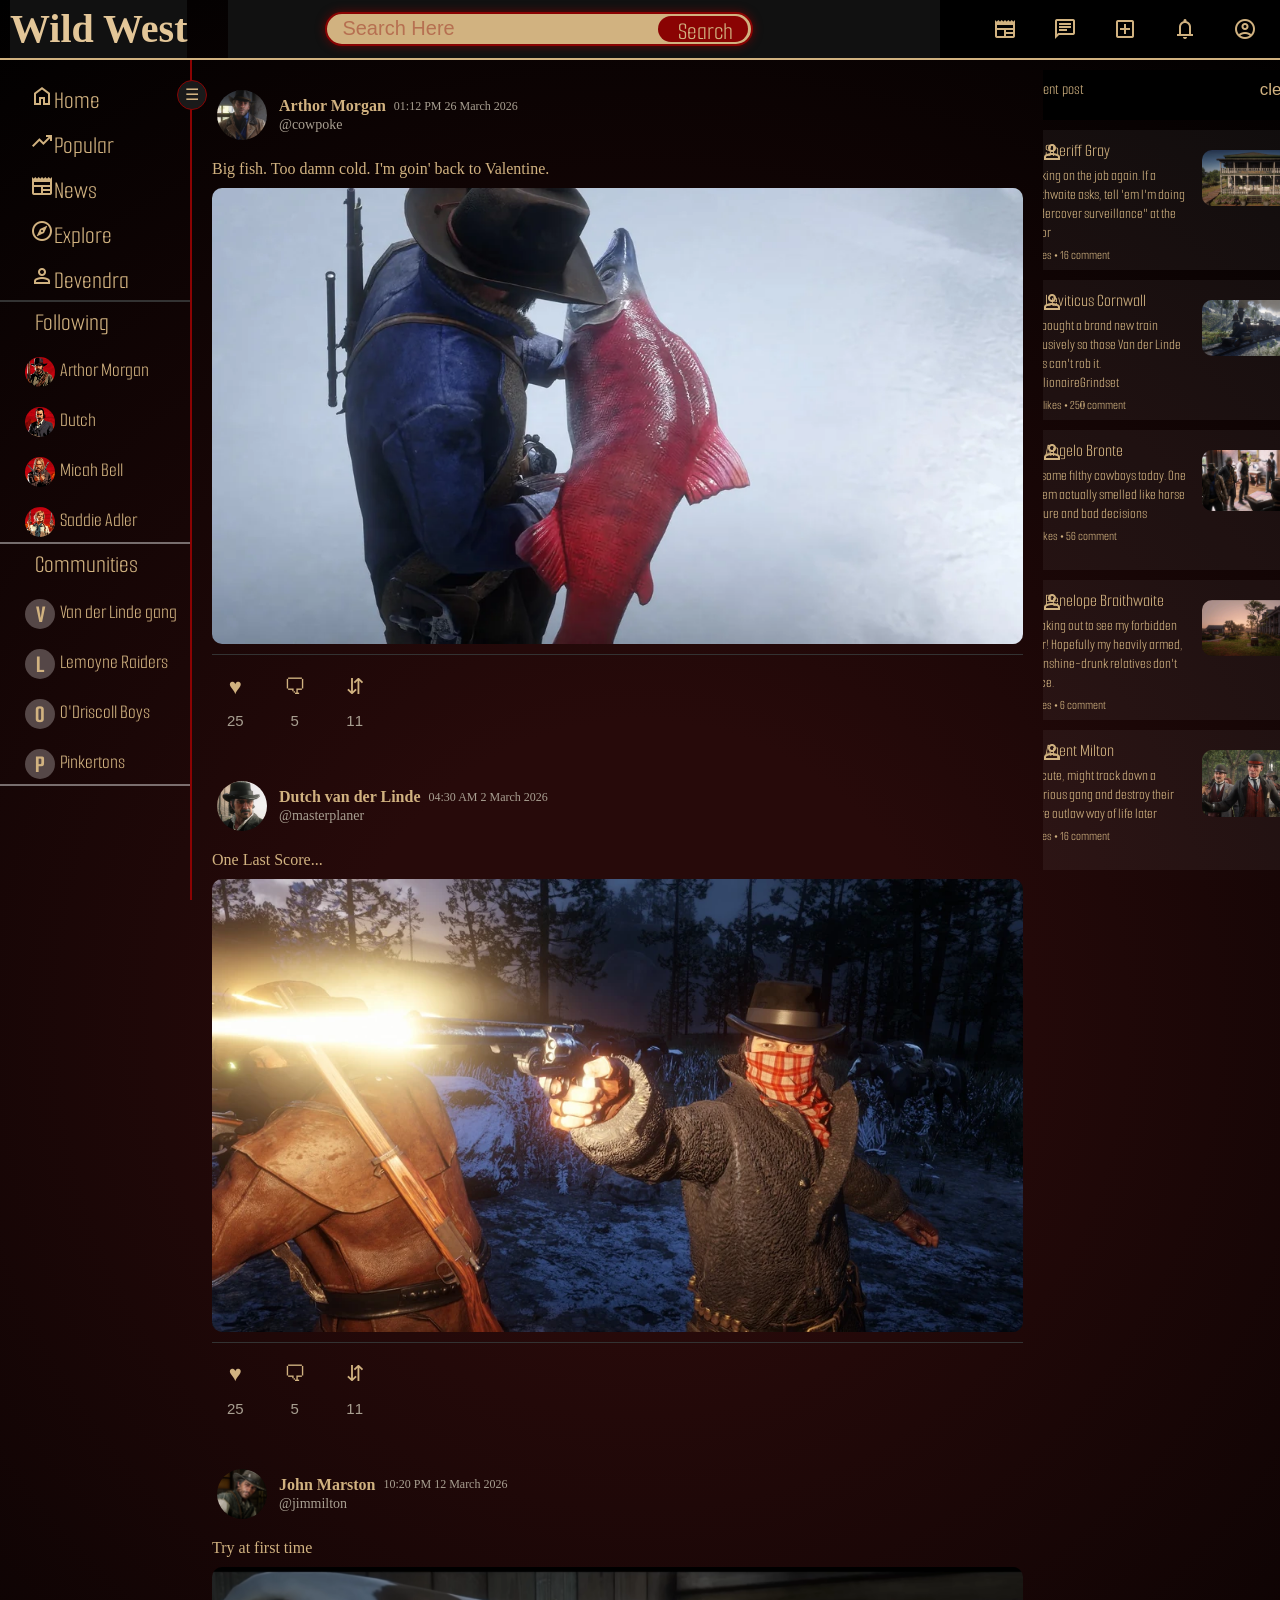
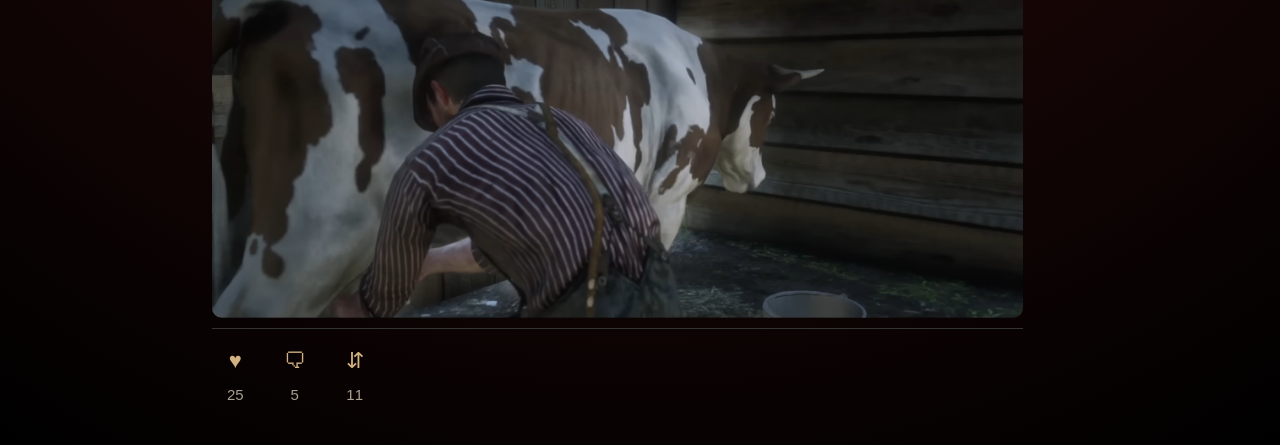
==== index.html @ cb21076c "First commit" ====
<!DOCTYPE html>
<html lang="en">
<head>
    <meta charset="UTF-8">
    <meta name="viewport" content="width=device-width, initial-scale=1.0">
    <title>Document</title>
    <link rel="stylesheet" href="Styles/Theme.css">
    <link rel="stylesheet" href="post.css">
    <link rel="stylesheet" href="https://fonts.googleapis.com/css2?family=Material+Symbols+Outlined:opsz,wght,FILL,GRAD@24,400,0,0" />
</head>
<body>
    <div class="header">
        <div class="logo">
           <h1>Wild West</h1>
        </div>
        <div class="search">
            <input type="text" id="searchbar" placeholder="Search Here">
            <button id="searchbutton">Search</button>
        </div>
        <div class="icons">
            <button class="icon-btn">
                <span class="material-symbols-outlined">newspaper</span>
            </button>

            <button class="icon-btn" id="chatbutton">
                <span class="material-symbols-outlined">chat</span>
            </button>

            <button class="create-btn">
                <span class="material-symbols-outlined">add_box</span>
            </button>

            <button class="icon-btn">
                <span class="material-symbols-outlined">notifications</span>
            </button>

            <button class="profile-icon">
                <span class="material-symbols-outlined">account_circle</span>
                <div class="online-dot"></div>
            </button>
        </div>
    </div>
    <div class="other">
    <div id="leftbar">
        <div class="buttons">
            <button><span class="material-symbols-outlined">home</span><p>Home</p> </button>
            <button><span class="material-symbols-outlined">trending_up</span><p>Popular</p> </button>
            <button><span class="material-symbols-outlined">newspaper</span><p>News</p> </button>
            <button><span class="material-symbols-outlined">explore</span><p>Explore</p> </button>
            <button><span class="material-symbols-outlined">person</span><p>Devendra</p> </button>
        </div>
        <div class="followpf">
            <button id="followingbutton"><p>Following</p></button>
            <div  class="kuchbhi" id="followinglist">
                <div class="profile">
                    <div class="justimage"><img src="Images/AM.jpg" alt=""></div>  
                    <p>Arthor Morgan</p>
                </div>
                <div class="profile">
                    <div class="justimage"><img src="Images/DVNL.jpg" alt=""></div>  
                    <p>Dutch</p>
                </div>
                <div class="profile">
                    <div class="justimage"><img src="Images/MB.jpg" alt=""></div>  
                    <p>Micah Bell</p>
                </div>
                <div class="profile">
                    <div class="justimage"><img src="Images/SA.jpg" alt=""></div>  
                    <p>Saddie Adler</p>
                </div>
            </div>
        </div>
        <div class="followpf">
            <button id="communitiesbutton"><p>Communities</p></button>
                <div id="communitieslist">
                    <div class="profile">
                        <div class="justimage"><h1>V</h1></div>  
                        <p>Van der Linde gang</p>
                    </div>
                    <div class="profile">
                        <div class="justimage"><h1>L</h1></div>  
                        <p>Lemoyne Raiders</p>
                    </div>
                    <div class="profile">
                        <div class="justimage"><h1>O</h1></div>  
                        <p>O'Driscoll Boys</p>
                    </div>
                    <div class="profile">
                        <div class="justimage"><h1>P</h1></div>  
                        <p>Pinkertons</p>
                    </div>                    
                </div>

        </div>  
    </div>
    <button id="resizebutton">&#9776;</button>
    <div class="postfeed" id="postfeed" >     
    <div class="movingwindow">
    <div class="postWindow">
        <div class="userDetail">
            <img src="Images/Arthur.webp" alt=""  id="ppf">
            
            <div class="userText">
                <div class="nameRow">
                    <h3 id="name">Arthor Morgan</h3>
                    <h4 id="time">01:12 PM 26 March 2026</h4>                     
                </div>
                <span id="username">@cowpoke</span>
            </div>
        </div>
           
        <div class="postCaption">
            Big fish. Too damn cold. I'm goin' back to Valentine.
        </div>

        <div class="post">
            <img src="Images/arthor fishing.webp" alt="">
        </div>
        <div class="likes">
            <div class="pair">
                <button id="likeBtn">&#9829;</button>
                <span id="likeCnt">25</span>                
            </div>
            <div class="pair">
                <button id="shareBtn">&#128488;</button>
                <span id="shareCnt">5</span>
            </div>
            <div class="pair">
                <button id="repostBtn">&#8693</button>
                <span id="repostCnt">11</span>
            </div>
        </div>

    </div>
    <div class="postWindow">
        <div class="userDetail">
            <img src="Images/Dutch.jpg" alt=""  id="ppf">
            
            <div class="userText">
                <div class="nameRow">
                    <h3 id="name">Dutch van der Linde</h3>
                    <h4 id="time">04:30 AM 2 March 2026</h4>                     
                </div>
                <span id="username">@masterplaner</span>
            </div>
        </div>
           
        <div class="postCaption">
            One Last Score...
        </div>

        <div class="post">
            <img src="Images/Dutch_Shooting.webp" alt="">
        </div>
        <div class="likes">
            <div class="pair">
                <button id="likeBtn">&#9829;</button>
                <span id="likeCnt">25</span>                
            </div>
            <div class="pair">
                <button id="shareBtn">&#128488;</button>
                <span id="shareCnt">5</span>
            </div>
            <div class="pair">
                <button id="repostBtn">&#8693</button>
                <span id="repostCnt">11</span>
            </div>
        </div>

    </div>
    <div class="postWindow">
        <div class="userDetail">
            <img src="Images/John1907New.webp" alt=""  id="ppf">
            
            <div class="userText">
                <div class="nameRow">
                    <h3 id="name">John Marston</h3>
                    <h4 id="time">10:20 PM 12 March 2026</h4>                     
                </div>
                <span id="username">@jimmilton</span>
            </div>
        </div>
           
        <div class="postCaption">
            Try at first time 
        </div>

        <div class="post">
            <img src="Images/Screenshot 2026-03-27 013551.png" alt="">
        </div>
        <div class="likes">
            <div class="pair">
                <button id="likeBtn">&#9829;</button>
                <span id="likeCnt">25</span>                
            </div>
            <div class="pair">
                <button id="shareBtn">&#128488;</button>
                <span id="shareCnt">5</span>
            </div>
            <div class="pair">
                <button id="repostBtn">&#8693</button>
                <span id="repostCnt">11</span>
            </div>
        </div>

    </div>
        </div>

    </div>
    <div class="recent">
        <div id="movingpart">
            <div id="onlyheadline">
                <span>recent post</span> 
                <button id = "clearbutton">clear</button>
            </div>
            <div class="recentpost">
                <div class="otherthanimage">
                <div class="recentname"><span class="material-symbols-outlined">person</span> &nbsp;Sheriff Gray</div>
                <div class="recentcaption">Drinking on the job again. If a Braithwaite asks, tell 'em I'm doing "undercover surveillance" at the parlor</div>
                <div class="commentandall"> 14 likes &#8226; 16 comment </div>
                </div>
                <div class="recentimage"><img src="Images/greypalour.webp" alt=""></div>
            </div>
            <div class="recentpost">
                <div class="otherthanimage">
                <div class="recentname"><span class="material-symbols-outlined">person</span>&nbsp;Leviticus Cornwall</div>
                <div class="recentcaption">Just bought a brand new train exclusively so those Van der Linde pests can't rob it. #BillionaireGrindset</div>
                <div class="commentandall"> 1569 likes &#8226; 250 comment </div>
                </div>
                <div class="recentimage"><img src="Images/train.webp" alt=""></div>
            </div>
            <div class="recentpost">
                <div class="otherthanimage">
                <div class="recentname"><span class="material-symbols-outlined">person</span> &nbsp;Angelo Bronte</div>
                <div class="recentcaption">Met some filthy cowboys today. One of them actually smelled like horse manure and bad decisions</div>
                <div class="commentandall"> 963 likes &#8226; 56 comment </div>
                </div>
                <div class="recentimage"><img src="Images/atalngloplace1.jpg" alt=""></div>
            </div>
             <div class="recentpost">
                <div class="otherthanimage">
                <div class="recentname"><span class="material-symbols-outlined">person</span> &nbsp;Penelope Braithwaite</div>
                <div class="recentcaption">Sneaking out to see my forbidden lover! Hopefully my heavily armed, moonshine-drunk relatives don't notice.</div>
                <div class="commentandall"> 19 likes &#8226; 6 comment </div>
                </div>
                <div class="recentimage"><img src="Images/braithwaitemanor.webp" alt=""></div>
            </div>
             <div class="recentpost">
                <div class="otherthanimage">
                <div class="recentname"><span class="material-symbols-outlined">person</span> &nbsp;Agent Milton</div>
                <div class="recentcaption">Felt cute, might track down a notorious gang and destroy their entire outlaw way of life later</div>
                <div class="commentandall"> 14 likes &#8226; 16 comment </div>
                </div>
                <div class="recentimage"><img src="Images/agentmilton1.jpg" alt=""></div>
            </div>
        </div>
    </div>
    </div>
    <script src="script.js"></script>

</body>
</html>
---- Styles/Theme.css ----
@import url('https://fonts.googleapis.com/css2?family=Smooch+Sans:wght@100..900&display=swap');
* {
    margin: 0;
    padding: 0;
    box-sizing: border-box;

}
body {
    background-color: #000000;
    background-image: radial-gradient(circle, #270a0a 25%, #000000 100%);



}
p {
    display: inline;
}
.header {
    width: 100%;
    height: 60px;
    top: 0;
    position: fixed;
    z-index: 10;
    display: flex;
    border-bottom: 2px solid #d1b280;

}
.logo {
    width: 228px;

}
.logo h1 {
    color: #e3c698;
    background-color: #111111;
    width: max-content;
    height: 100%;
    border-radius: 0;
    font-size: 40px;
    margin-left: 10px;
    padding-top: 5px;
    font-family: 'Times New Roman', Times, serif;
}
.search {
    background-color: #111111;
    flex: 1;
    display: flex;
    align-items: center;
    justify-content: center;

}
.icons {
    width: 340px;
    display: flex;
    align-items: center;
    justify-content: flex-end;
    gap: 20px;
    padding-right: 15px;
    background-color: #000000;


}
.icons button {
    background-color: #000000;
    padding: 0;
    width: 40px;
    height: 40px;
    margin: 0;
    text-align: center;
    border-radius: 25px;
    display: flex;
    align-items: center;
    justify-content: center;
}
.icons button:hover {
    background-color: #8a0303;
}

#searchbar {
    position: relative;
    width: 60%;
    height: 60%;
    background-color: #d1b280;
    border: 2px solid #8a0303;
    border-radius: 20px;
    box-shadow: 0 0 10px #8a0303a6;
    color: #8a0303;
    padding-left: 15px;
    font-size: 20px;
    min-width: 100px;
}
#searchbar::placeholder {
    color: #8a030360;
}
.search button {
    position: relative;
    top: 0px;
    left: -95px;
    width: 90px;
    height: 46%;
    border-radius: 50px;
    background-color: #8a0303;
    padding-left: 20px;
}
.search button:hover {
    color: #e3c698;
}















.other {
    display: flex;
    margin-top: 60px;
    width: 100%;

}
#leftbar {
    width: 15%;
    position: fixed;
    left: 0;
    z-index: 5;
    top: 60px;
    height: calc(100vh - 60px);
    overflow-y: auto;
    border-right: 2px solid #8a0303;

}



#leftbar::-webkit-scrollbar {
    display: none;
}
.postfeed {
    display: flex;
    flex-direction: row;
    padding: 10px;
    margin-left: 15%;
    width: 80%;
    min-height: 100vh;
    box-sizing: border-box;

}
.movingwindow {
    width: 100%;
}


.buttons {
    height: max-content;
    display: flex;
    flex-direction: column;
    gap: 5px;
    padding-top: 20px;
    border-bottom: 2px solid #333;
}

button {
    padding-left: 30px;
    text-align: left;
    font-family: Smooch Sans;
    font-size: 25px;
    color: #d1b280;
    background-color: transparent;
    cursor: pointer;
    border-radius: 10px;
    height: 40px;
    border: none;
}
button:hover {
    background-color: #8a0303;
    color: #fff;
}
button:active {
    background-color: #8a0303;
    color: #fff;  

}
.communities {
    height: 25%;
    background-color: #270a0a;
}


.followpf {
    font-family: Smooch Sans;
    color: #a89f91;
    display: flex;
    flex-direction: column;
    gap: 10PX;
    height: max-content;
    font-size: 11px;
    border-bottom: 2px solid rgba(255, 255, 255, 0.418);
}
.profile {
    display: flex;
    margin-left: 20px;
    
}
.followpf button {
    padding-left: 35px;

}
.profile p {
    margin-top: 6px;
    font-size: 20px;
    width: 100%;
    height: 30px;
    color: #d1b280; 
}
.justimage {
    width: 50px;
    padding: 5px;
    display: flex;
}
.justimage img {
    width: 30px;
    height: 30px;
    object-fit: cover;
    object-position: top;
    border-radius: 50%;
    align-items: center;
    justify-content: center;
}
.kuchbhi {
    display: flex;
    flex-direction: column;
    gap: 10px;
}
h1 {
    text-align: center;
    background-color: rgb(85, 71, 71);
    width: 30px;
    height: 30px;
    border-radius: 40px;
    font-size: 25px;
}
#resizebutton {
    position: fixed;
    top: 80px;
    left: calc(15% - 15px);
    
    width: 30px;
    height: 30px;
    border-radius: 50%;
    
    background-color: #1a1a1a; 
    border: 1px solid #8a0303; 
    color: #d1b280;
    
    display: flex;
    align-items: center;
    justify-content: center;
    
    padding: 0; 
    font-size: 16px;
    z-index: 200;
}
#resizebutton:hover {
    background-color: #333; 
}
#communitieslist {
    display: flex;
    flex-direction: column;
    gap: 10px;
}
.recent {
    width: 22%;

    padding: 10px;
    position: sticky;
    top: 60px;
    height: calc(100vh - 60px);
    overflow-y: auto;
    font-family: Smooch Sans;

}
.recent::-webkit-scrollbar {
    display: none;
}
#movingpart {
    width: 100%;
    height: max-content;
    display: flex;
    align-items: center;
    flex-direction: column;
    gap: 10px;
}

#onlyheadline span {
    position: absolute;
    left: 15px;
}
.recentpost {
    width: 300px;
    height: 140px;
    min-height: 120px;
    padding-top: 10px;
    display: flex;
    background-color: rgba(255, 255, 255, 0.05);
    border-radius: 12px;
    overflow: hidden;
    color: #a89f91;
}
#movingpart button {
    position: absolute;
    color: #d1b280;
    background-color: transparent;
    font-family: Arial, Helvetica, sans-serif;
    font-size: 17px;
    top: 0px;
    right: 15px;
    padding: 0;
}
#onlyheadline {
    position: relative;
    background-color: rgb(0, 0, 0);
    width: 300px;
    height: 50px;
    padding-top: 10px;
    min-height: 50px;
    color: #d1b280;

}
.recentname {
    font-size: 18px;
    padding-left: 30px;
}
.recentname span {
    left: -10px;
    position: absolute;
}
.recentname .material-symbols-outlined {
    margin-left: 7px;
}
.recentimage {
    width: 40%;
    padding: 10px;
}
.recentimage img {
    width: 100px;
    border-radius: 10px;
}
.recentcaption {
    padding-left: 10px;
    font-size: 15px;
}
.commentandall {
    padding-left: 10px;
    font-size: 13px;
}
.otherthanimage {
    display: flex;
    gap: 5px;
    flex-direction: column;
    width: 60%;
}
---- post.css ----
*{
    margin: 0;
    padding: 0;
    color: #d1b280;
}
.postWindow {
    display: flex;
    flex-direction: column;
    gap: 10px;
    width: 100%;
    max-width: 938px;
    box-sizing: border-box;
    height: fit-content;
    padding: 10px;
    margin-bottom: 10px;
    color: rgb(255, 255, 255);
}
.postWindow.light{
    background-color: #d1b280;
    color: #111111;
    
}

.userDetail {
    display: flex;
    align-items: center;
    gap: 12px;
    padding: 10px 5px;

}
#ppf {
    width: 50px;
    height: 50px;
    border-radius: 50%;
    object-fit: cover;
}
.userText {
    display: flex;
    flex-direction: column;
    justify-content: center;
}
.nameRow {
    display: flex;
    align-items: center;
    gap: 8px; 
}
#name {
    font-weight: bold;
    font-size: 16px;
}
#username {
    font-size: 14px;
    color: #a89f91;
    margin-top: 2px;
}

#time {
    font-size: 12px;
    color: #a89f91;
    font-weight: normal;
}
.postCaption {
    height: fit-content;
}
.post {
    border-radius: 10px;
    background-color:#1a1a1a;
    height: fit-content;
    overflow: hidden;
}
.post img {
    max-width: 100%;
    height: auto;
    display: block; 
}
.likes {
    display: flex;
    height: 10%;
    gap: 40px;
    padding: 12px 15px;
    border-top: 1px solid #333;
}
.likes button {
    background: none;
    border: none;
    font-size: 22px;
    cursor: pointer;
    color: #d1b280;
    padding: 0;
    transition: all 0.2 ease;

}
.pair {
    display: flex;
    flex-direction: column;
    align-items: center;
    gap: 5px;
}
#likeBtn:hover {
    color: #8a0303; 
    transform: scale(1.1); 
}

#repostBtn:hover {
    transform: scale(1.1);
    color: #fff;
}

#shareBtn:hover {
    color: #0a8a03;
    transform: scale(1.1);
}
.likes span {
    font-size: 15px;
    color: #a89f91;
    font-family: Arial, Helvetica, sans-serif;
}





#themeChanger {
    width: 100px;
    height: 60px;
    position: absolute;
    right: 15px ;
}
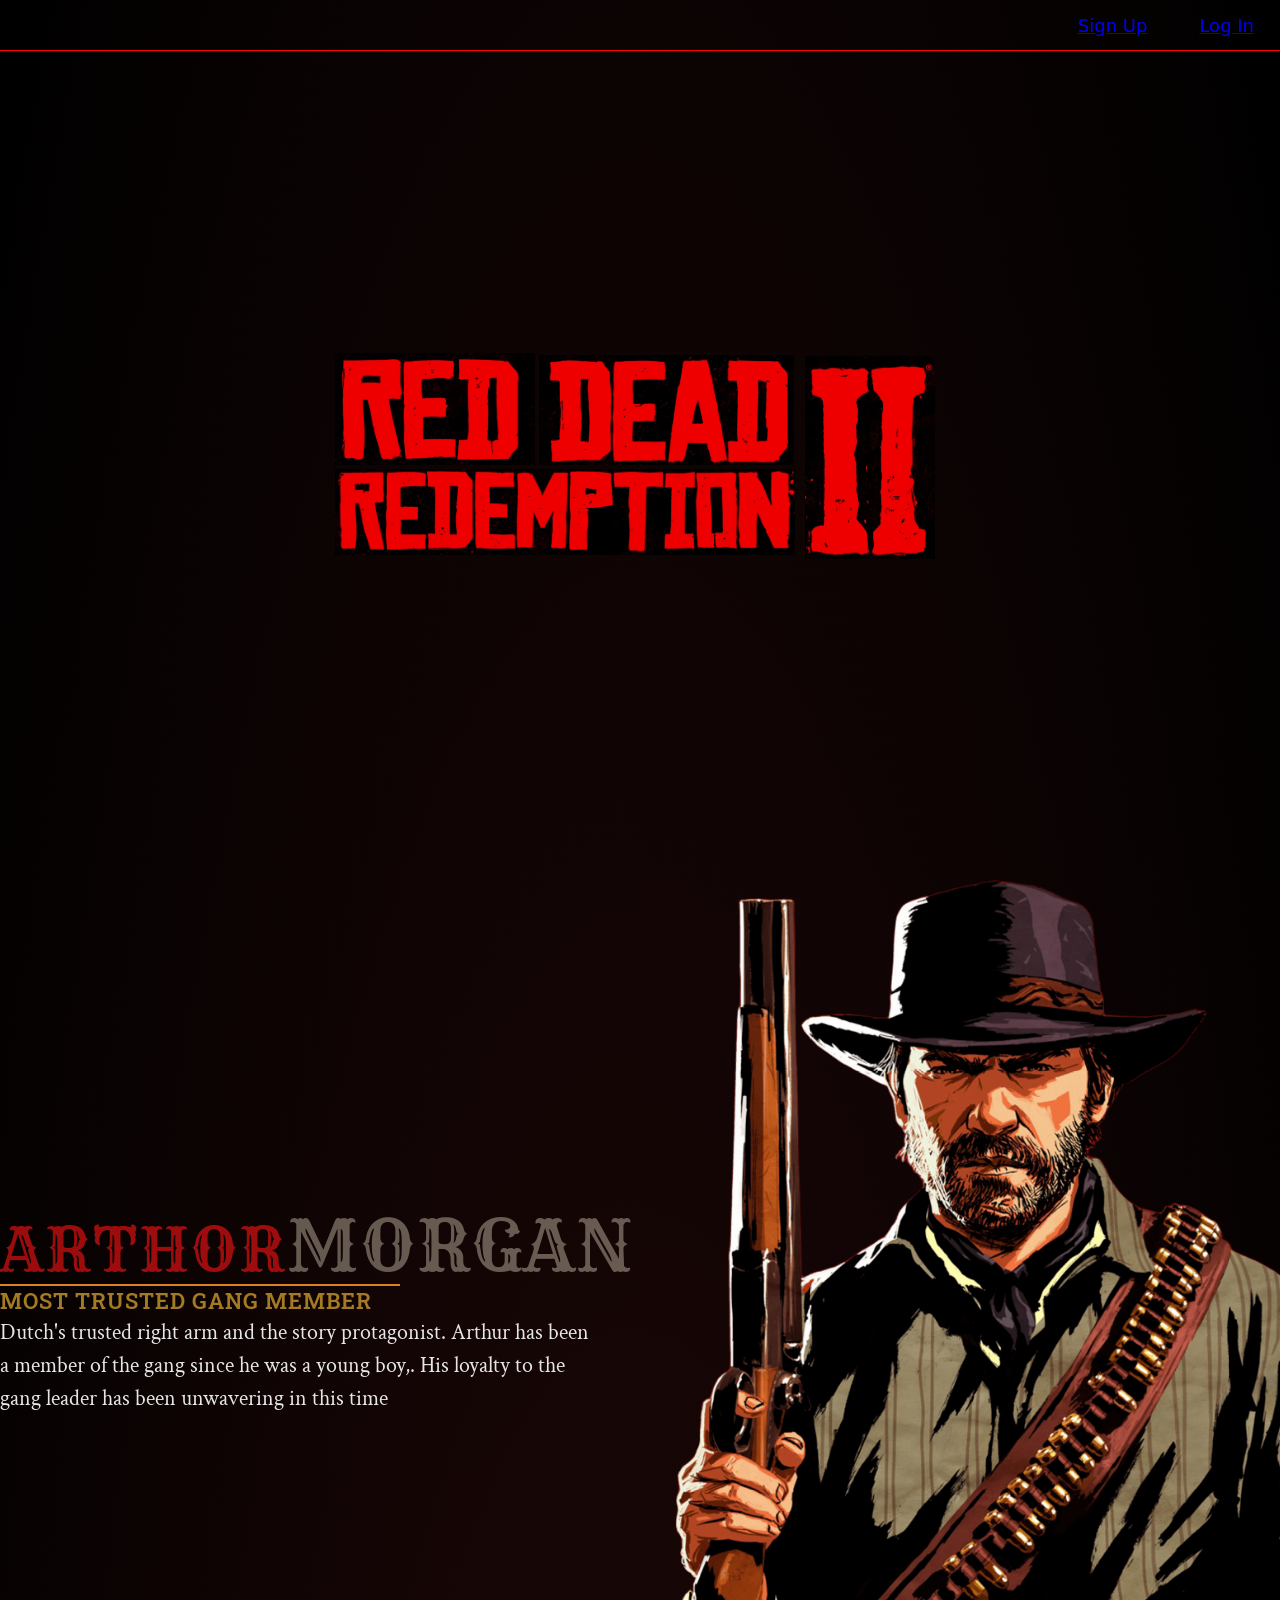
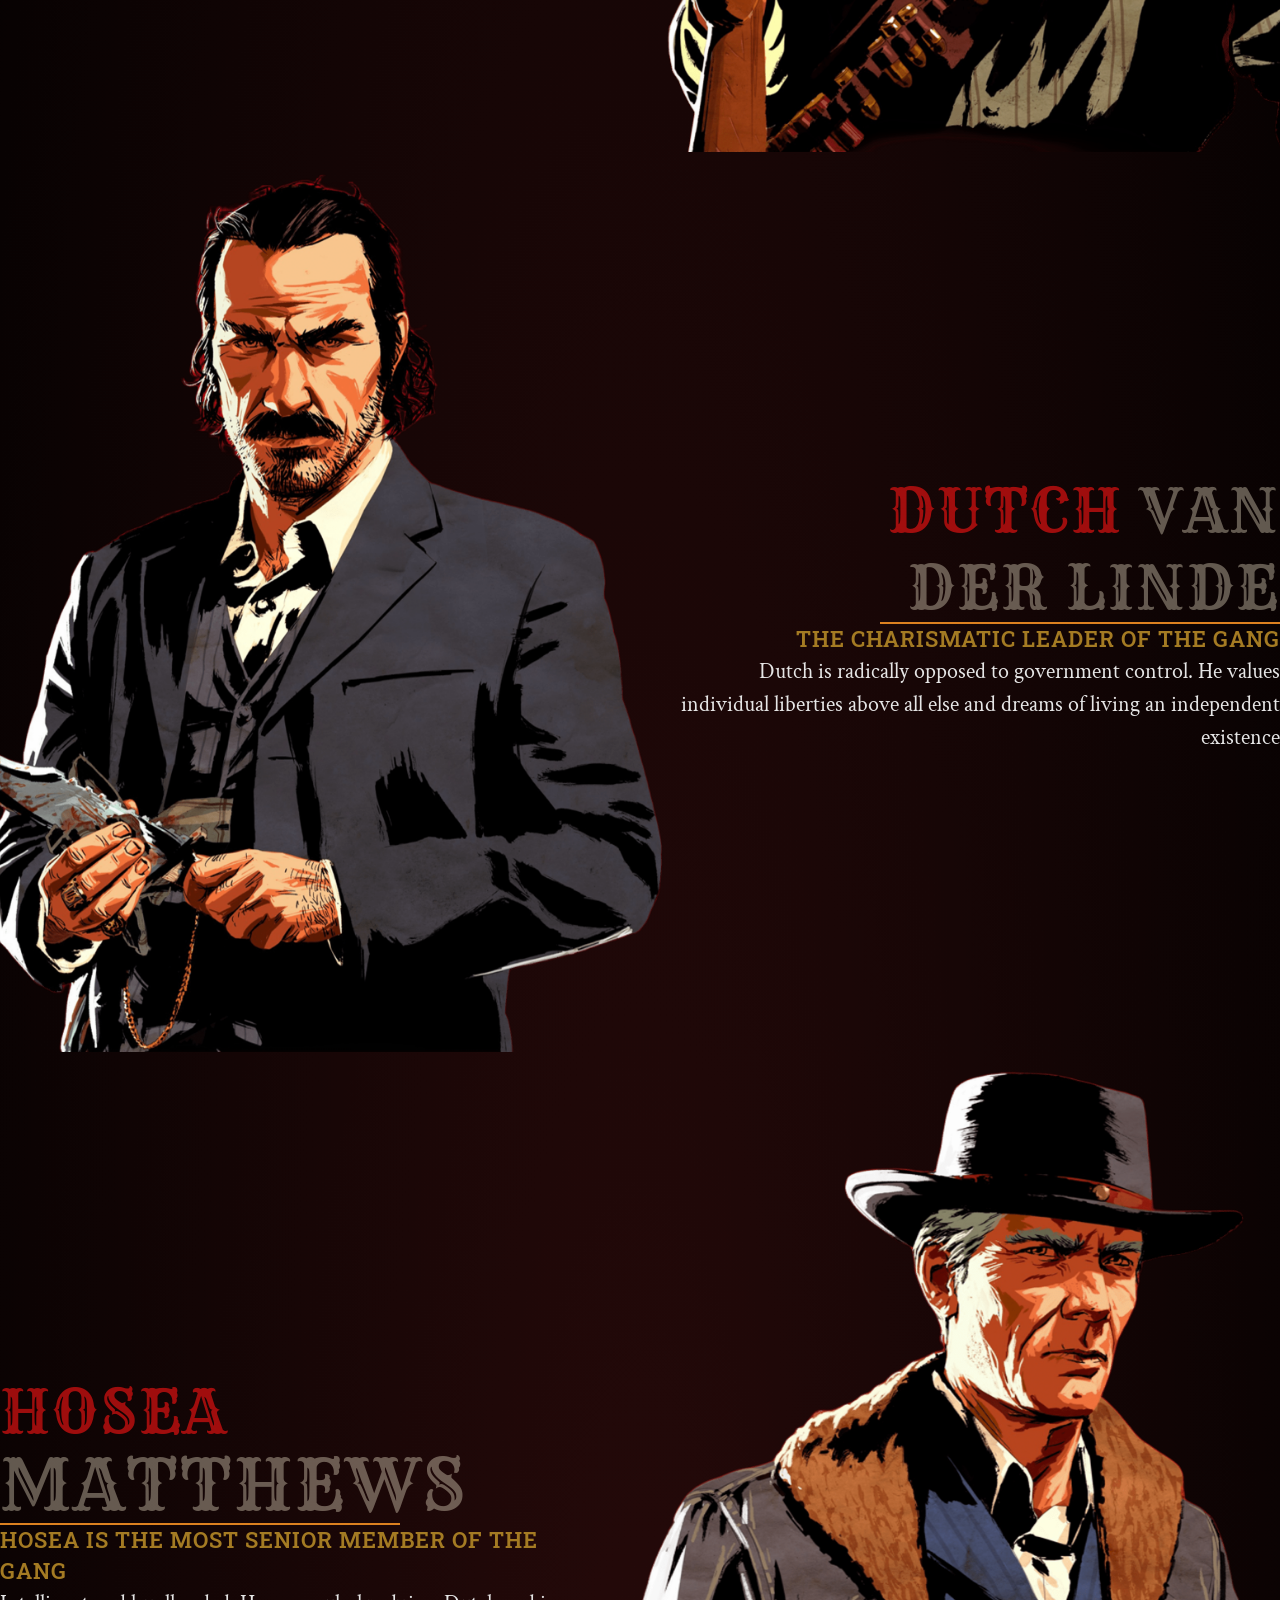
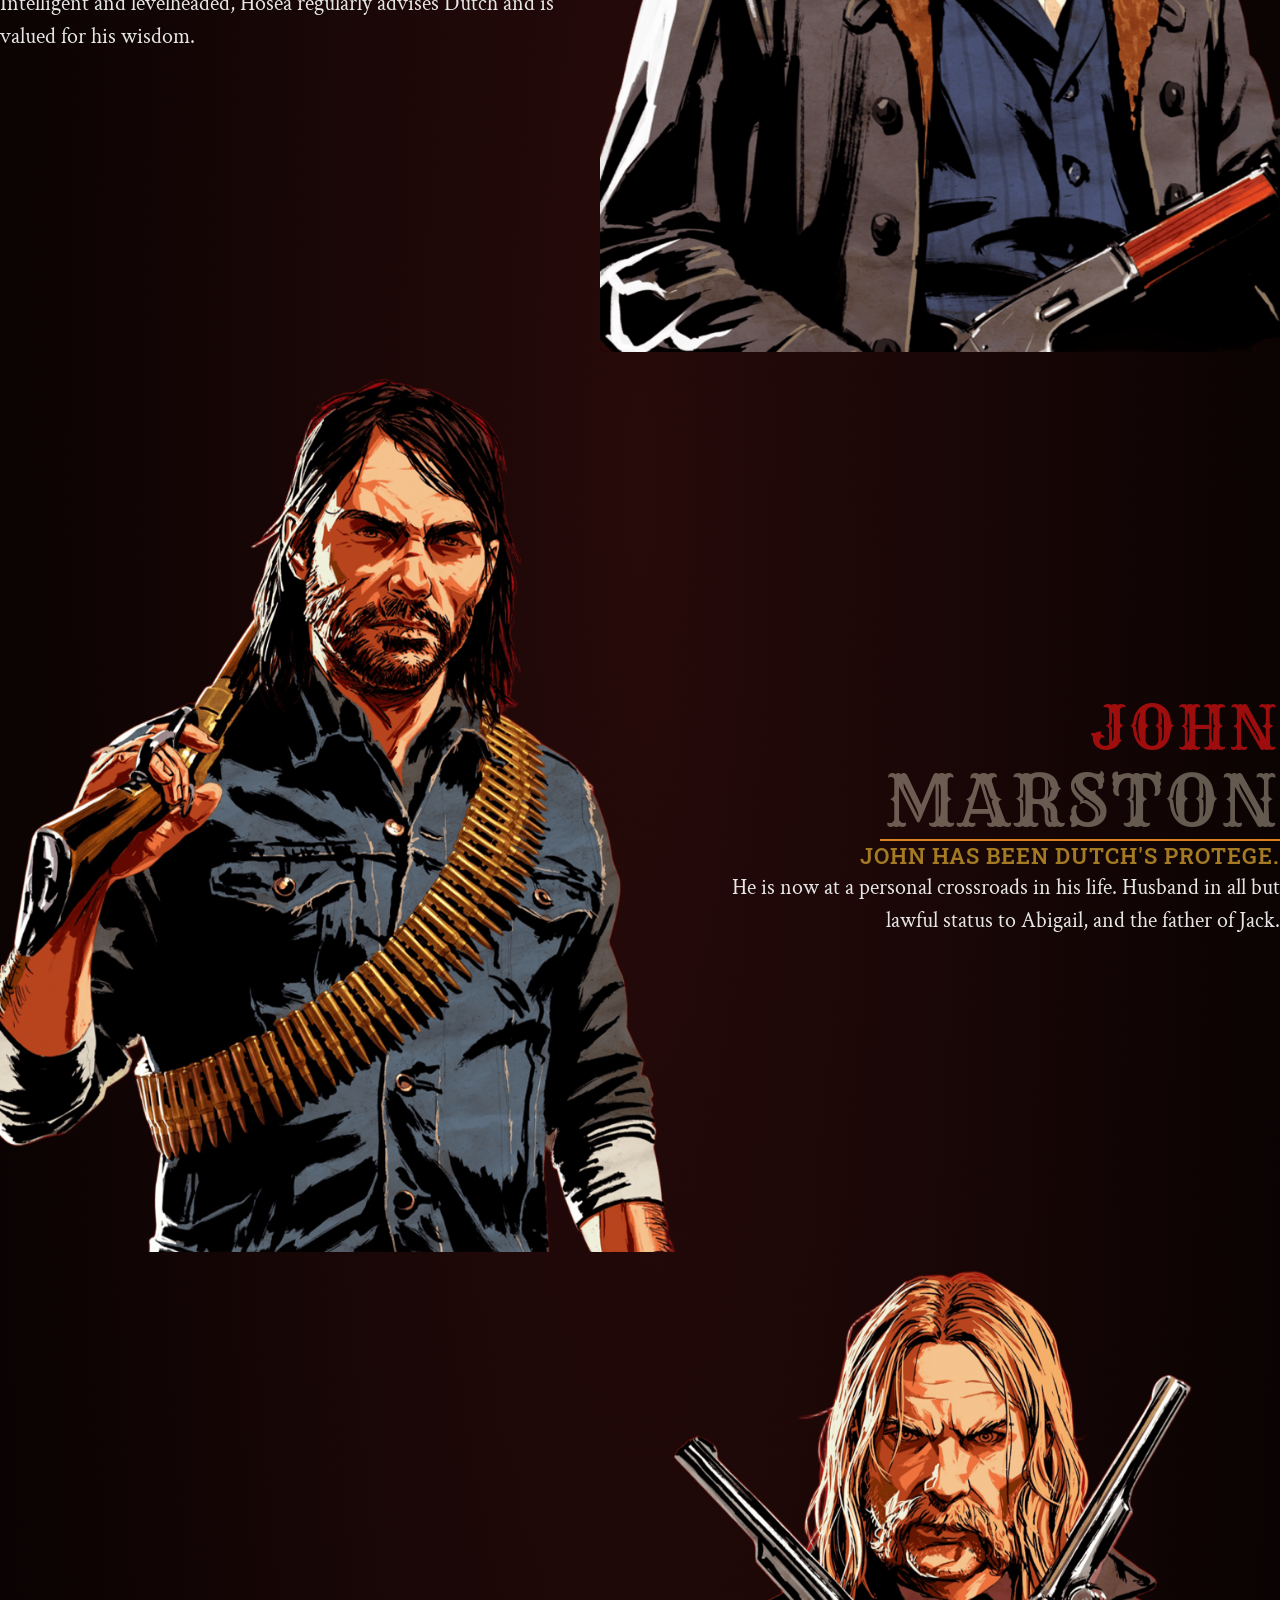
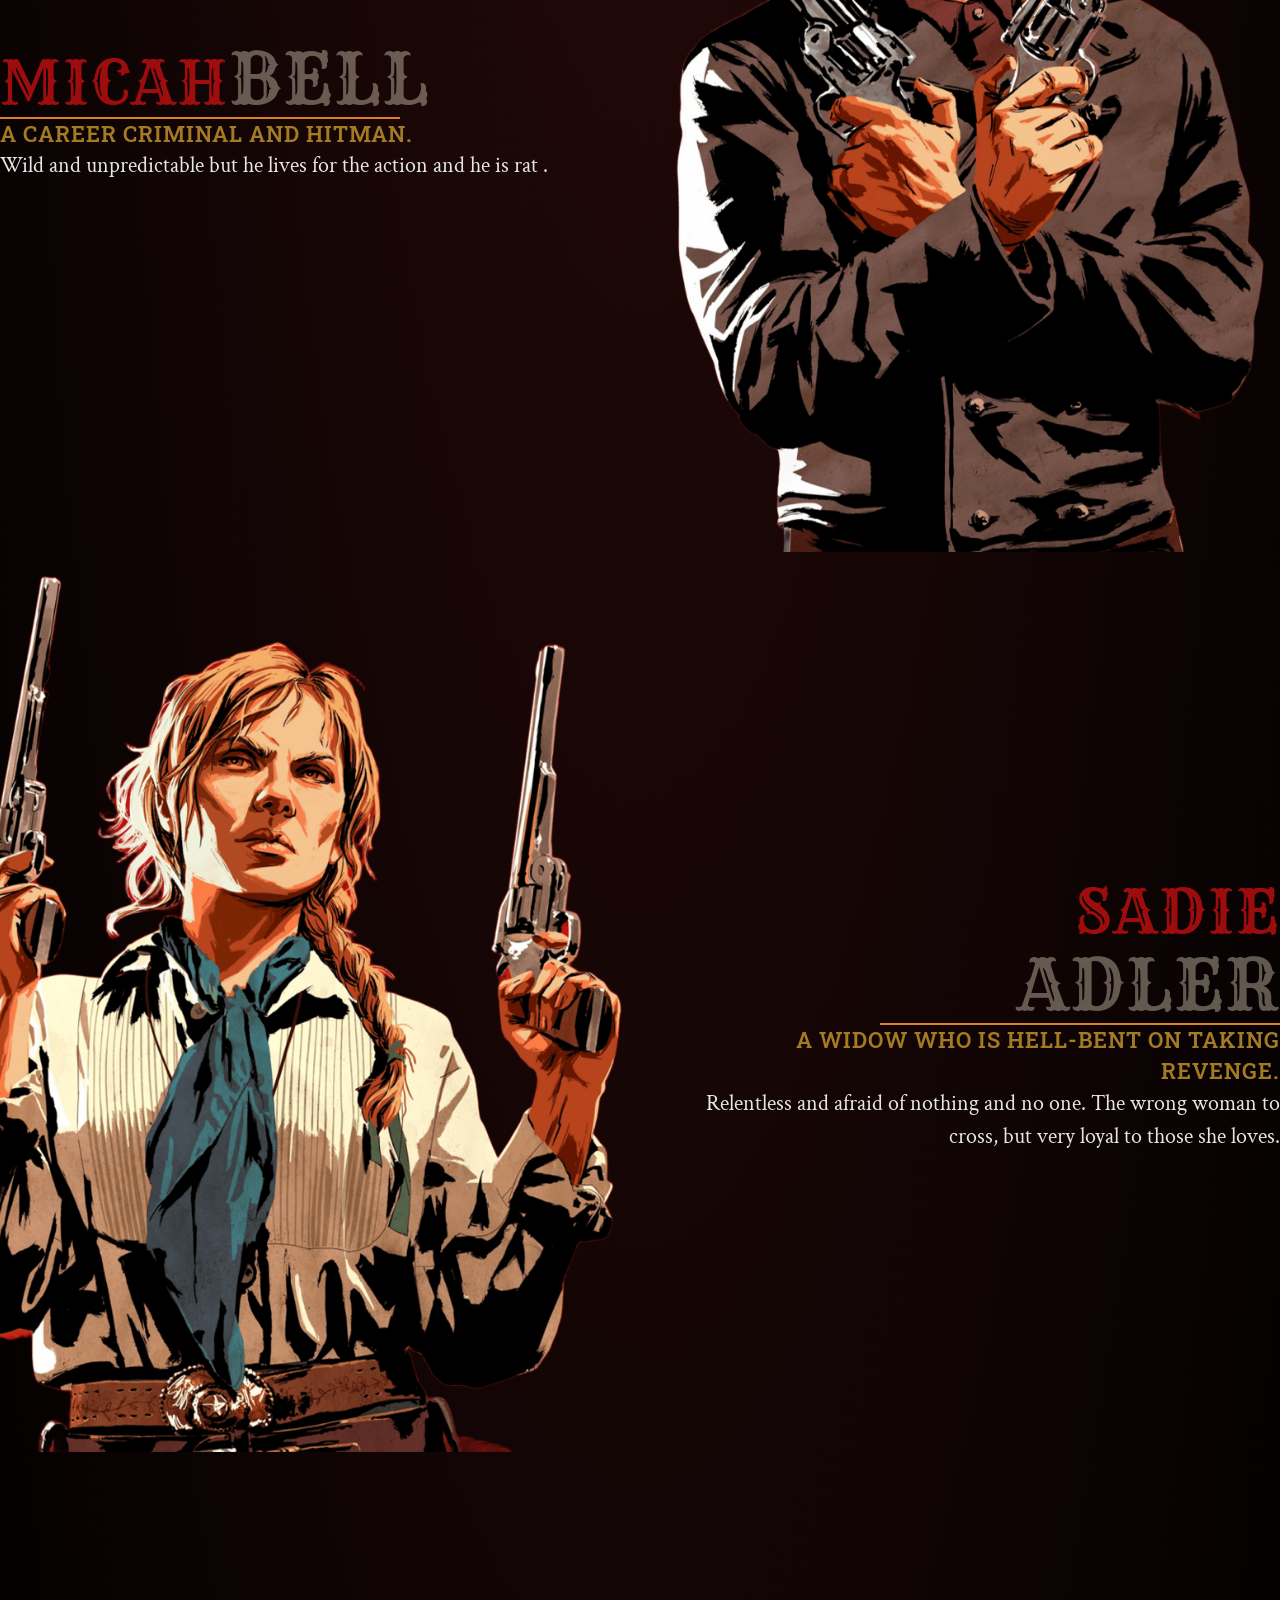
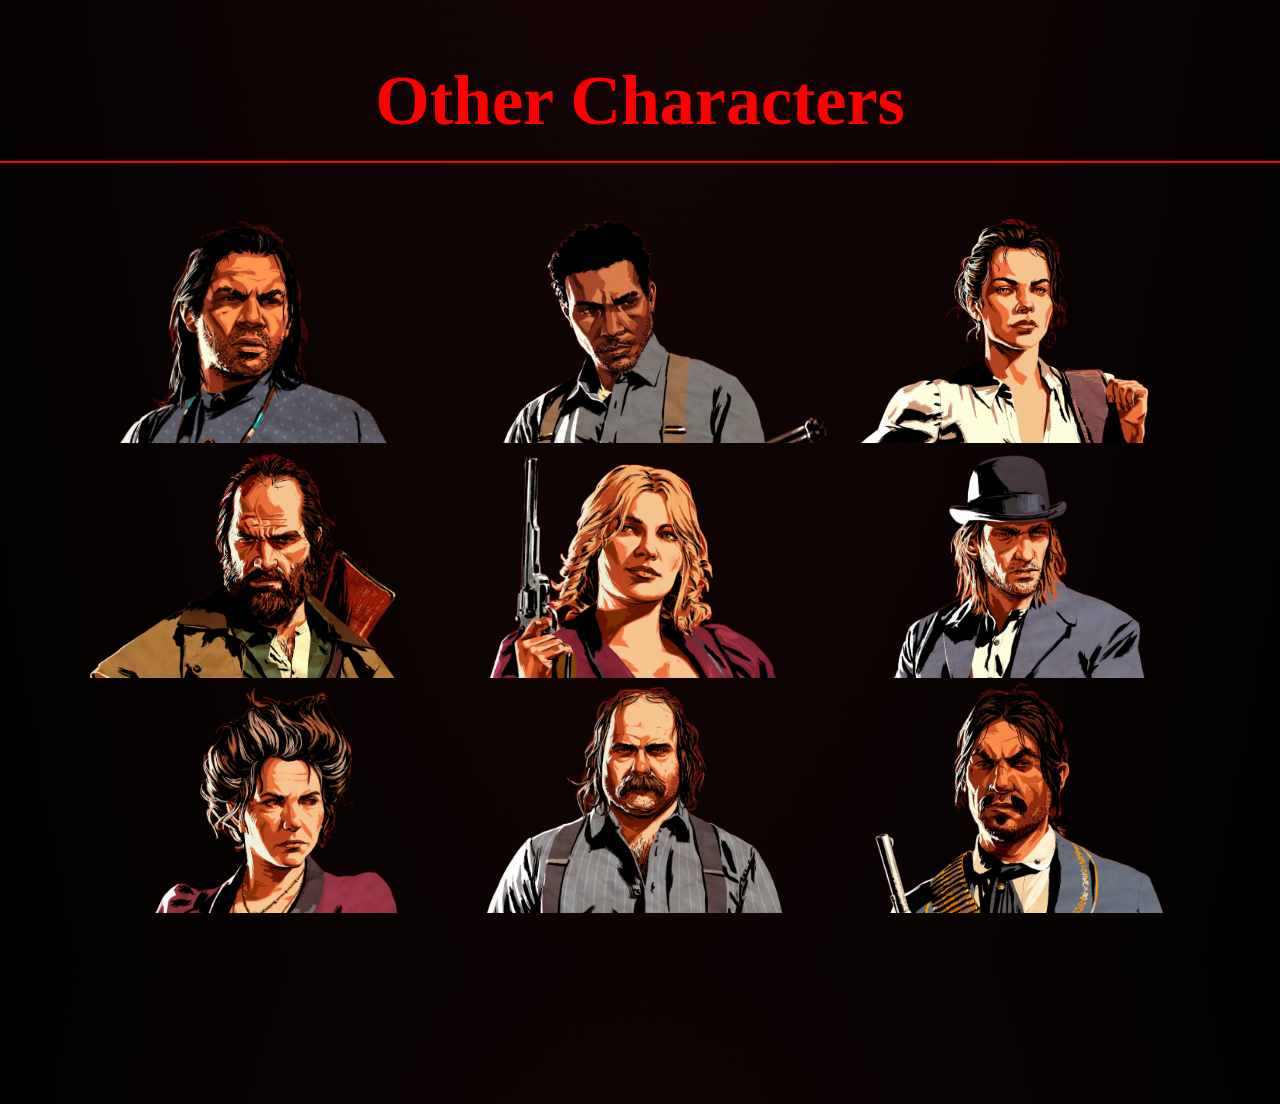
==== commit aba6e904: "updated pages, removed unused files, improved layout" ====
--- a/index.html
+++ b/index.html
@@ -4,259 +4,139 @@
     <meta charset="UTF-8">
     <meta name="viewport" content="width=device-width, initial-scale=1.0">
     <title>Document</title>
-    <link rel="stylesheet" href="Styles/Theme.css">
-    <link rel="stylesheet" href="post.css">
-    <link rel="stylesheet" href="https://fonts.googleapis.com/css2?family=Material+Symbols+Outlined:opsz,wght,FILL,GRAD@24,400,0,0" />
+    <link rel="stylesheet" href="Styles/index.css">
 </head>
 <body>
     <div class="header">
-        <div class="logo">
-           <h1>Wild West</h1>
+        <button id="btn-signup"><a href="signup.html?action=signup" >Sign Up</a></button>
+        <button id="btn-login"><a href="signup.html?action=login">Log In</a></button>
+
+    </div>
+    <div class="intro">
+        <div class="gamename">
+            <div class="red-dead">
+                <img src="Images/red.jpg" alt="" id="red">
+                <img src="Images/dead.jpg" alt="" id="dead">
+
+            </div>
+            <div class="redemption">
+                <img src="Images/redemption.jpg" alt="" id="redemption">
+            </div>
         </div>
-        <div class="search">
-            <input type="text" id="searchbar" placeholder="Search Here">
-            <button id="searchbutton">Search</button>
-        </div>
-        <div class="icons">
-            <button class="icon-btn">
-                <span class="material-symbols-outlined">newspaper</span>
-            </button>
-
-            <button class="icon-btn" id="chatbutton">
-                <span class="material-symbols-outlined">chat</span>
-            </button>
-
-            <button class="create-btn">
-                <span class="material-symbols-outlined">add_box</span>
-            </button>
-
-            <button class="icon-btn">
-                <span class="material-symbols-outlined">notifications</span>
-            </button>
-
-            <button class="profile-icon">
-                <span class="material-symbols-outlined">account_circle</span>
-                <div class="online-dot"></div>
-            </button>
+        <div class="number">
+            <img src="Images/two.jpg" alt="" id="two">
         </div>
     </div>
-    <div class="other">
-    <div id="leftbar">
-        <div class="buttons">
-            <button><span class="material-symbols-outlined">home</span><p>Home</p> </button>
-            <button><span class="material-symbols-outlined">trending_up</span><p>Popular</p> </button>
-            <button><span class="material-symbols-outlined">newspaper</span><p>News</p> </button>
-            <button><span class="material-symbols-outlined">explore</span><p>Explore</p> </button>
-            <button><span class="material-symbols-outlined">person</span><p>Devendra</p> </button>
+    <div class="container" id="right">
+        <div class="info">
+            <div class="name">
+                <span class="highlighted">Arthor</span>morgan
+            </div>
+            <div class="about">
+                Most trusted gang member
+            </div>
+            <div class="bio">
+                Dutch's trusted right arm and the story protagonist. Arthur has been a member of the gang since he was a young boy,. His loyalty to the gang leader has been unwavering in this time
+            </div>
+
         </div>
-        <div class="followpf">
-            <button id="followingbutton"><p>Following</p></button>
-            <div  class="kuchbhi" id="followinglist">
-                <div class="profile">
-                    <div class="justimage"><img src="Images/AM.jpg" alt=""></div>  
-                    <p>Arthor Morgan</p>
-                </div>
-                <div class="profile">
-                    <div class="justimage"><img src="Images/DVNL.jpg" alt=""></div>  
-                    <p>Dutch</p>
-                </div>
-                <div class="profile">
-                    <div class="justimage"><img src="Images/MB.jpg" alt=""></div>  
-                    <p>Micah Bell</p>
-                </div>
-                <div class="profile">
-                    <div class="justimage"><img src="Images/SA.jpg" alt=""></div>  
-                    <p>Saddie Adler</p>
-                </div>
+        <div class="photo">
+            <img src="removed/rdr2_arthur_morgan.png" alt="" id="image">
+
+        </div>
+    </div>
+    <div class="container alt" id="left">
+        <div class="info">
+            <div class="name" id="dutch_name">
+                <span id="dutch"><span class="highlighted">Dutch</span> van der Linde</span>
+            </div>
+            <div class="about">
+                The charismatic leader of the gang
+            </div>
+            <div class="bio">
+                Dutch is radically opposed to government control. He values individual liberties above all else and dreams of living an independent existence
+            </div>
+
+        </div>
+        <div class="photo">
+            <img src="removed/rdr2_dutch.png" alt="" id="image">
+        </div>
+    </div>
+    <div class="container" id="right">
+        <div class="info">
+            <div class="name">
+                <span class="highlighted">hosea</span> matthews
+            </div>
+            <div class="about">
+                Hosea is the most senior member of the gang 
+            </div>
+            <div class="bio">
+                Intelligent and levelheaded, Hosea regularly advises Dutch and is valued for his wisdom. 
             </div>
         </div>
-        <div class="followpf">
-            <button id="communitiesbutton"><p>Communities</p></button>
-                <div id="communitieslist">
-                    <div class="profile">
-                        <div class="justimage"><h1>V</h1></div>  
-                        <p>Van der Linde gang</p>
-                    </div>
-                    <div class="profile">
-                        <div class="justimage"><h1>L</h1></div>  
-                        <p>Lemoyne Raiders</p>
-                    </div>
-                    <div class="profile">
-                        <div class="justimage"><h1>O</h1></div>  
-                        <p>O'Driscoll Boys</p>
-                    </div>
-                    <div class="profile">
-                        <div class="justimage"><h1>P</h1></div>  
-                        <p>Pinkertons</p>
-                    </div>                    
-                </div>
-
-        </div>  
+        <div class="photo">
+            <img src="removed/rdr2_hosea.png" alt="" id="image">
+        </div>
     </div>
-    <button id="resizebutton">&#9776;</button>
-    <div class="postfeed" id="postfeed" >     
-    <div class="movingwindow">
-    <div class="postWindow">
-        <div class="userDetail">
-            <img src="Images/Arthur.webp" alt=""  id="ppf">
-            
-            <div class="userText">
-                <div class="nameRow">
-                    <h3 id="name">Arthor Morgan</h3>
-                    <h4 id="time">01:12 PM 26 March 2026</h4>                     
-                </div>
-                <span id="username">@cowpoke</span>
+    <div class="container alt" id="left">
+        <div class="info">
+            <div class="name">
+                <span class="highlighted">john</span> marston
+            </div>
+            <div class="about">
+                John has been Dutch's protege.
+            </div>
+            <div class="bio">
+                He is now at a personal crossroads in his life. Husband in all but lawful status to Abigail, and the father of Jack.
             </div>
         </div>
-           
-        <div class="postCaption">
-            Big fish. Too damn cold. I'm goin' back to Valentine.
+        <div class="photo">
+            <img src="removed/rdr2_john_marston.png" alt="" id="image">
         </div>
-
-        <div class="post">
-            <img src="Images/arthor fishing.webp" alt="">
-        </div>
-        <div class="likes">
-            <div class="pair">
-                <button id="likeBtn">&#9829;</button>
-                <span id="likeCnt">25</span>                
+    </div>
+    <div class="container" id="right">
+        <div class="info">
+            <div class="name">
+                <span class="highlighted">micah</span>bell
             </div>
-            <div class="pair">
-                <button id="shareBtn">&#128488;</button>
-                <span id="shareCnt">5</span>
+            <div class="about">
+                A career criminal and hitman.
             </div>
-            <div class="pair">
-                <button id="repostBtn">&#8693</button>
-                <span id="repostCnt">11</span>
+            <div class="bio">
+                 Wild and unpredictable but he lives for the action and he is rat .
             </div>
         </div>
-
+        <div class="photo">
+            <img src="removed/rdr2_micah.png" alt="" id="image">
+        </div>
     </div>
-    <div class="postWindow">
-        <div class="userDetail">
-            <img src="Images/Dutch.jpg" alt=""  id="ppf">
-            
-            <div class="userText">
-                <div class="nameRow">
-                    <h3 id="name">Dutch van der Linde</h3>
-                    <h4 id="time">04:30 AM 2 March 2026</h4>                     
-                </div>
-                <span id="username">@masterplaner</span>
+    <div class="container alt" id="left">
+        <div class="info">
+            <div class="name">
+                <span class="highlighted">sadie</span> adler 
+            </div>
+            <div class="about">
+                A widow who is hell-bent on taking revenge.
+            </div>
+            <div class="bio">
+                Relentless and afraid of nothing and no one. The wrong woman to cross, but very loyal to those she loves.
             </div>
         </div>
-           
-        <div class="postCaption">
-            One Last Score...
-        </div>
-
-        <div class="post">
-            <img src="Images/Dutch_Shooting.webp" alt="">
-        </div>
-        <div class="likes">
-            <div class="pair">
-                <button id="likeBtn">&#9829;</button>
-                <span id="likeCnt">25</span>                
-            </div>
-            <div class="pair">
-                <button id="shareBtn">&#128488;</button>
-                <span id="shareCnt">5</span>
-            </div>
-            <div class="pair">
-                <button id="repostBtn">&#8693</button>
-                <span id="repostCnt">11</span>
-            </div>
-        </div>
-
-    </div>
-    <div class="postWindow">
-        <div class="userDetail">
-            <img src="Images/John1907New.webp" alt=""  id="ppf">
-            
-            <div class="userText">
-                <div class="nameRow">
-                    <h3 id="name">John Marston</h3>
-                    <h4 id="time">10:20 PM 12 March 2026</h4>                     
-                </div>
-                <span id="username">@jimmilton</span>
-            </div>
-        </div>
-           
-        <div class="postCaption">
-            Try at first time 
-        </div>
-
-        <div class="post">
-            <img src="Images/Screenshot 2026-03-27 013551.png" alt="">
-        </div>
-        <div class="likes">
-            <div class="pair">
-                <button id="likeBtn">&#9829;</button>
-                <span id="likeCnt">25</span>                
-            </div>
-            <div class="pair">
-                <button id="shareBtn">&#128488;</button>
-                <span id="shareCnt">5</span>
-            </div>
-            <div class="pair">
-                <button id="repostBtn">&#8693</button>
-                <span id="repostCnt">11</span>
-            </div>
-        </div>
-
-    </div>
-        </div>
-
-    </div>
-    <div class="recent">
-        <div id="movingpart">
-            <div id="onlyheadline">
-                <span>recent post</span> 
-                <button id = "clearbutton">clear</button>
-            </div>
-            <div class="recentpost">
-                <div class="otherthanimage">
-                <div class="recentname"><span class="material-symbols-outlined">person</span> &nbsp;Sheriff Gray</div>
-                <div class="recentcaption">Drinking on the job again. If a Braithwaite asks, tell 'em I'm doing "undercover surveillance" at the parlor</div>
-                <div class="commentandall"> 14 likes &#8226; 16 comment </div>
-                </div>
-                <div class="recentimage"><img src="Images/greypalour.webp" alt=""></div>
-            </div>
-            <div class="recentpost">
-                <div class="otherthanimage">
-                <div class="recentname"><span class="material-symbols-outlined">person</span>&nbsp;Leviticus Cornwall</div>
-                <div class="recentcaption">Just bought a brand new train exclusively so those Van der Linde pests can't rob it. #BillionaireGrindset</div>
-                <div class="commentandall"> 1569 likes &#8226; 250 comment </div>
-                </div>
-                <div class="recentimage"><img src="Images/train.webp" alt=""></div>
-            </div>
-            <div class="recentpost">
-                <div class="otherthanimage">
-                <div class="recentname"><span class="material-symbols-outlined">person</span> &nbsp;Angelo Bronte</div>
-                <div class="recentcaption">Met some filthy cowboys today. One of them actually smelled like horse manure and bad decisions</div>
-                <div class="commentandall"> 963 likes &#8226; 56 comment </div>
-                </div>
-                <div class="recentimage"><img src="Images/atalngloplace1.jpg" alt=""></div>
-            </div>
-             <div class="recentpost">
-                <div class="otherthanimage">
-                <div class="recentname"><span class="material-symbols-outlined">person</span> &nbsp;Penelope Braithwaite</div>
-                <div class="recentcaption">Sneaking out to see my forbidden lover! Hopefully my heavily armed, moonshine-drunk relatives don't notice.</div>
-                <div class="commentandall"> 19 likes &#8226; 6 comment </div>
-                </div>
-                <div class="recentimage"><img src="Images/braithwaitemanor.webp" alt=""></div>
-            </div>
-             <div class="recentpost">
-                <div class="otherthanimage">
-                <div class="recentname"><span class="material-symbols-outlined">person</span> &nbsp;Agent Milton</div>
-                <div class="recentcaption">Felt cute, might track down a notorious gang and destroy their entire outlaw way of life later</div>
-                <div class="commentandall"> 14 likes &#8226; 16 comment </div>
-                </div>
-                <div class="recentimage"><img src="Images/agentmilton1.jpg" alt=""></div>
-            </div>
+        <div class="photo">
+            <img src="removed/rdr2_sadie.png" alt="" id="image">
         </div>
     </div>
+    <div class="othercharacters"> Other Characters</div>
+    <div class="grid">
+        <div class="smallbox"><img src="removed/rdr2_charles.png" alt="" class="smallimg"> <div class="smallname">Charles Smith</div></div>
+        <div class="smallbox"><img src="removed/rdr2_lenny.png" alt="" class="smallimg"><div class="smallname">Lenny Summers</div></div>
+        <div class="smallbox"><img src="removed/rdr2_abigail.png" alt="" class="smallimg"><div class="smallname">Abigail Roberts</div></div>
+        <div class="smallbox"><img src="removed/rdr2_bill.png" alt="" class="smallimg"><div class="smallname">Bill Williamson</div></div>
+        <div class="smallbox"><img src="removed/rdr2_karen.png" alt="" class="smallimg" ><div class="smallname">Karen Jones</div></div>
+        <div class="smallbox"><img src="removed/rdr2_sean.png" alt="" class="smallimg"><div class="smallname">Sean Macguire</div></div>
+        <div class="smallbox"><img src="removed/rdr2_susan.png" alt="" class="smallimg"><div class="smallname">Susan Grimshaw</div></div> 
+        <div class="smallbox"><img src="removed/rdr2_pearson.png" alt="" class="smallimg"><div class="smallname">Pearson</div></div>
+        <div class="smallbox"><img src="removed/rdr2_javier.png" alt="" class="smallimg"><div class="smallname">Javier Escuella</div></div>
     </div>
-    <script src="script.js"></script>
-
 </body>
 </html>
--- a/Styles/index.css
+++ b/Styles/index.css
@@ -0,0 +1,318 @@
+
+@import url('https://fonts.googleapis.com/css2?family=Crimson+Text:ital,wght@0,400;0,700&family=Roboto+Slab:wght@600&family=Rye&display=swap');
+
+
+
+body {
+    margin: 0;
+    background-image: radial-gradient(#270a0a , #000000 );
+    display: flex;
+    flex-direction: column;
+    justify-content: center;
+    align-items: center;
+    padding: 0;
+    margin: 0;
+
+}
+
+.header {
+    width: 100%;
+    height: 50px;
+    display: flex;
+    flex-direction: row;
+    align-items: center;
+    justify-content: flex-end;
+    gap: 40px;
+    padding-right: 40px;
+    border-bottom: 1px solid red;
+}
+.header button {
+    font-size: large;
+    font-family: system-ui, -apple-system, BlinkMacSystemFont, 'Segoe UI', Roboto, Oxygen, Ubuntu, Cantarell, 'Open Sans', 'Helvetica Neue', sans-serif;
+    background-color: transparent;
+    border: 0;
+}
+
+
+.header a:visited {
+  color: #c0392b;
+}
+
+
+.header a:hover {
+  color: #ff0000; 
+}
+.intro {
+    width: 100%;
+    height: 90vh;
+    display: flex;
+    justify-content: center;
+    align-items: center;
+    
+}
+.red-dead {
+    width: max-content;
+    height: max-content;
+
+}
+
+.redemption {
+    width: max-content;
+    height: max-content;   
+}
+
+
+.number {
+    width: 150px;
+    height: 200px;
+}
+#red {
+    width: 200px;
+    animation: fromleft;
+    animation-duration: 2s ;
+}
+#dead {
+    width: 255px;
+    animation: fromup;
+    animation-duration: 2s  ;
+}
+#redemption {
+    width: 460px;
+    animation: fromdown;
+    animation-duration: 2s;
+}
+#two {
+    margin-left: 10px;
+    width: 130px;
+    animation: fromright;
+    animation-duration: 5s;
+}
+@keyframes fromright {
+    from {
+        transform: translateX(500px);
+        scale: 2;
+
+    }
+    to {
+        transform: translateX(0);
+        scale: 1;
+    }
+}
+@keyframes fromleft {
+    from {
+        transform: translateX(-500px);
+        scale: 2;
+
+    }
+    to {
+        transform: translateX(0);
+        scale: 1;
+    }
+}
+@keyframes fromup {
+    from {
+        transform: translateY(-500px);
+        scale: 2;
+
+    }
+    to {
+        transform: translateY(0);
+        scale: 1;
+    }
+}
+@keyframes fromdown {
+    from {
+        transform: translateY(500px);
+        scale: 2;
+
+    }
+    to {
+        transform: translateY(0);
+        scale: 1;
+    }
+}
+
+.container {
+    width: 100%;
+    height: 100vh;
+    display: flex;
+    justify-content: space-between;
+    align-items: center;
+    olor: green;
+    
+
+}
+.info {
+    width: 40%;
+    min-width: 600px;
+    height: 600px;
+    display: flex;
+    flex-direction: column;
+    justify-content: center;   
+}
+.name {
+    width: 400px;
+    height: max-content;
+    line-height: 1.1;
+    letter-spacing: 2px;
+    font-size: 70px;
+    font-family: 'Rye', cursive;
+    text-transform: uppercase;
+    color: rgb(0, 0, 0);
+    border-bottom: 2px solid rgb(220, 129, 32);
+}
+.name span {
+    font-size: 60px;
+}
+
+.about {
+    color: rgba(109, 116, 123, 0.856);
+    font-family:'Roboto Slab', serif;
+    font-size: 22px;
+    font-weight: 600;
+    line-height: 1.4;
+    letter-spacing: 1px;
+    text-transform: uppercase;
+    
+}
+.bio {
+
+    color: rgba(179, 160, 38, 0.81);
+    font-family: 'Crimson Text', serif;
+    font-size: 22px;
+    line-height: 1.5;
+}
+.photo {
+    width: max-content;
+    height: 100vh;
+    -color: blue;
+
+}
+.photo #image {
+    height: 99%;
+    animation: zoomin;
+    animation-timeline: view();
+    animation-range:  entry 0% cover 100vh;
+
+}
+
+
+@keyframes zoomin {
+    from{
+        transform: translateX(+100px);
+        filter: blur(5px) saturate(0) contrast(4) brightness(.1);
+    }
+    to {
+        transform: translateX(0);
+        filter: none;
+    }
+}
+.name {
+    color: #f4ebd060;
+}
+
+.about {
+    color: #a47b23;
+}
+
+.bio {
+    color: #e6e6e6;
+}
+
+
+.container.alt {
+    flex-direction: row-reverse;
+    text-align: end;
+}
+.container.alt .info {
+    align-items: end;
+
+}
+
+.container.alt .photo #image {
+    animation: zoomin2;
+    animation-timeline: view();
+    animation-range:  entry 0% cover 100vh;
+}
+@keyframes zoomin2 {
+    from{
+        transform: translateX(-100px);
+        filter: blur(5px) saturate(0) contrast(1) brightness(.1);
+
+    }
+    to {
+        transform: translateX(0);
+        filter: none;
+    }
+}
+.highlighted {
+    color: rgba(242, 19, 19, 0.633);
+}
+.othercharacters {
+    margin-top: 200px;
+    width: 100%;
+    height: 100px;
+    text-align: center;
+    font-size: 70px;
+    font-family: 'Times New Roman' ;
+    font-weight: 600;
+    color: red;
+    border-bottom: 2px solid red;
+}
+.grid {
+    height: max-content;
+    width: 100%;
+    display: flex;
+    gap: 5px;
+    flex-wrap: wrap;
+    justify-content: center;
+    padding-bottom: 50px;
+    padding-top: 50px;
+
+}
+.smallbox {
+    width: 380px;
+    height: 230px;
+    position: relative;
+    z-index: 9;
+    clip-path: inset(0 0 0 0);
+    transition: z-index 1.15s step-end, clip-path 1.15s ease;
+   
+}
+.smallbox:hover{
+    clip-path: inset(-200px 0 0 0);
+    z-index: 10;
+    transition: z-index 0s, clip-path 0s;
+}
+.smallimg {
+    width: 100%; 
+    transition: transform 1.15s ease;
+    display: block;
+}
+
+
+.smallbox:hover .smallimg{
+    transform: translateY(-50px) ;
+}
+.smallname {
+    z-index: 8;
+    font-size: 35px;
+    position: absolute;
+    color: #b80000b6;
+    top: 250px;
+    left: 90px;
+    transition: transform 1.15s ease;
+
+    font-weight: 900; 
+    letter-spacing: 1px;
+
+    -webkit-text-stroke: 1.5px #000000;
+
+    text-shadow: 
+        3px 3px 5px rgba(0, 0, 0, 0.9),
+        0px 0px 15px rgba(0, 0, 0, 0.7);
+
+}
+.smallbox:hover .smallname {
+     transform: translateY(-70px) scale(1); 
+}
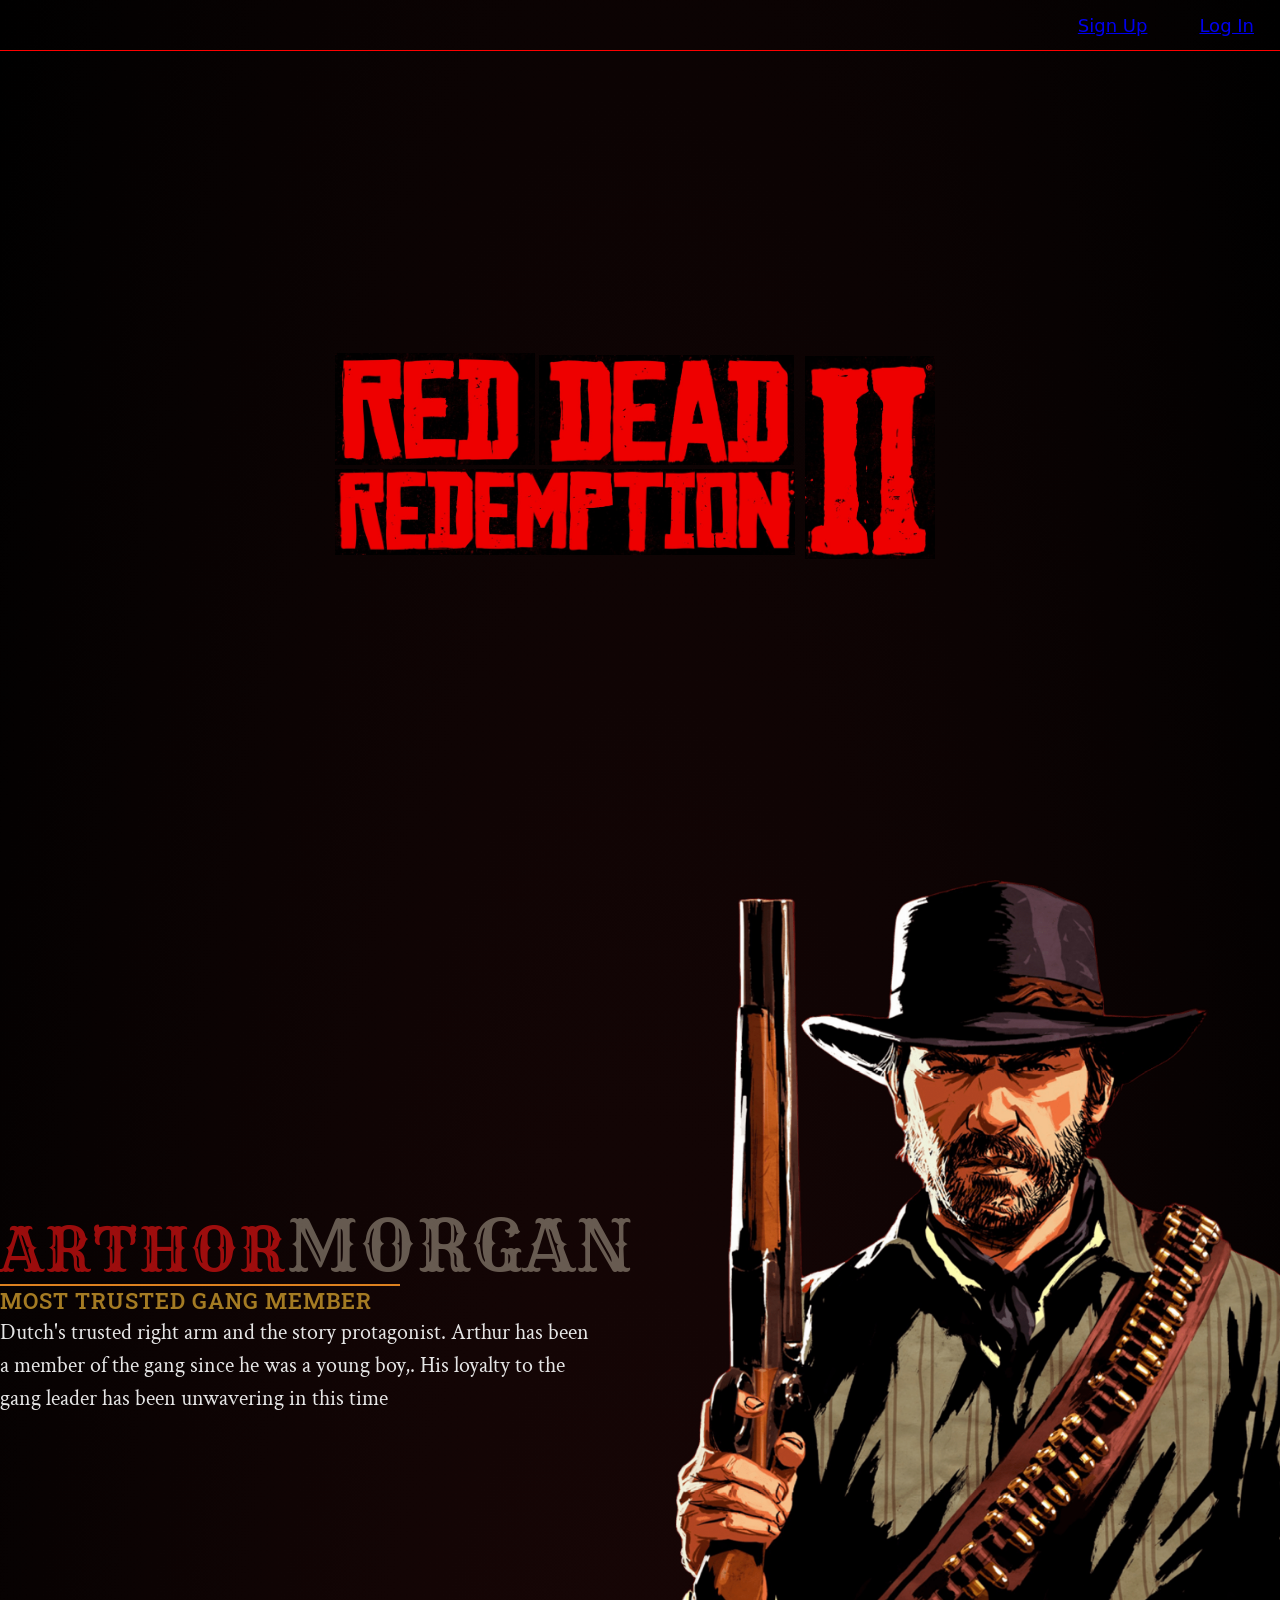
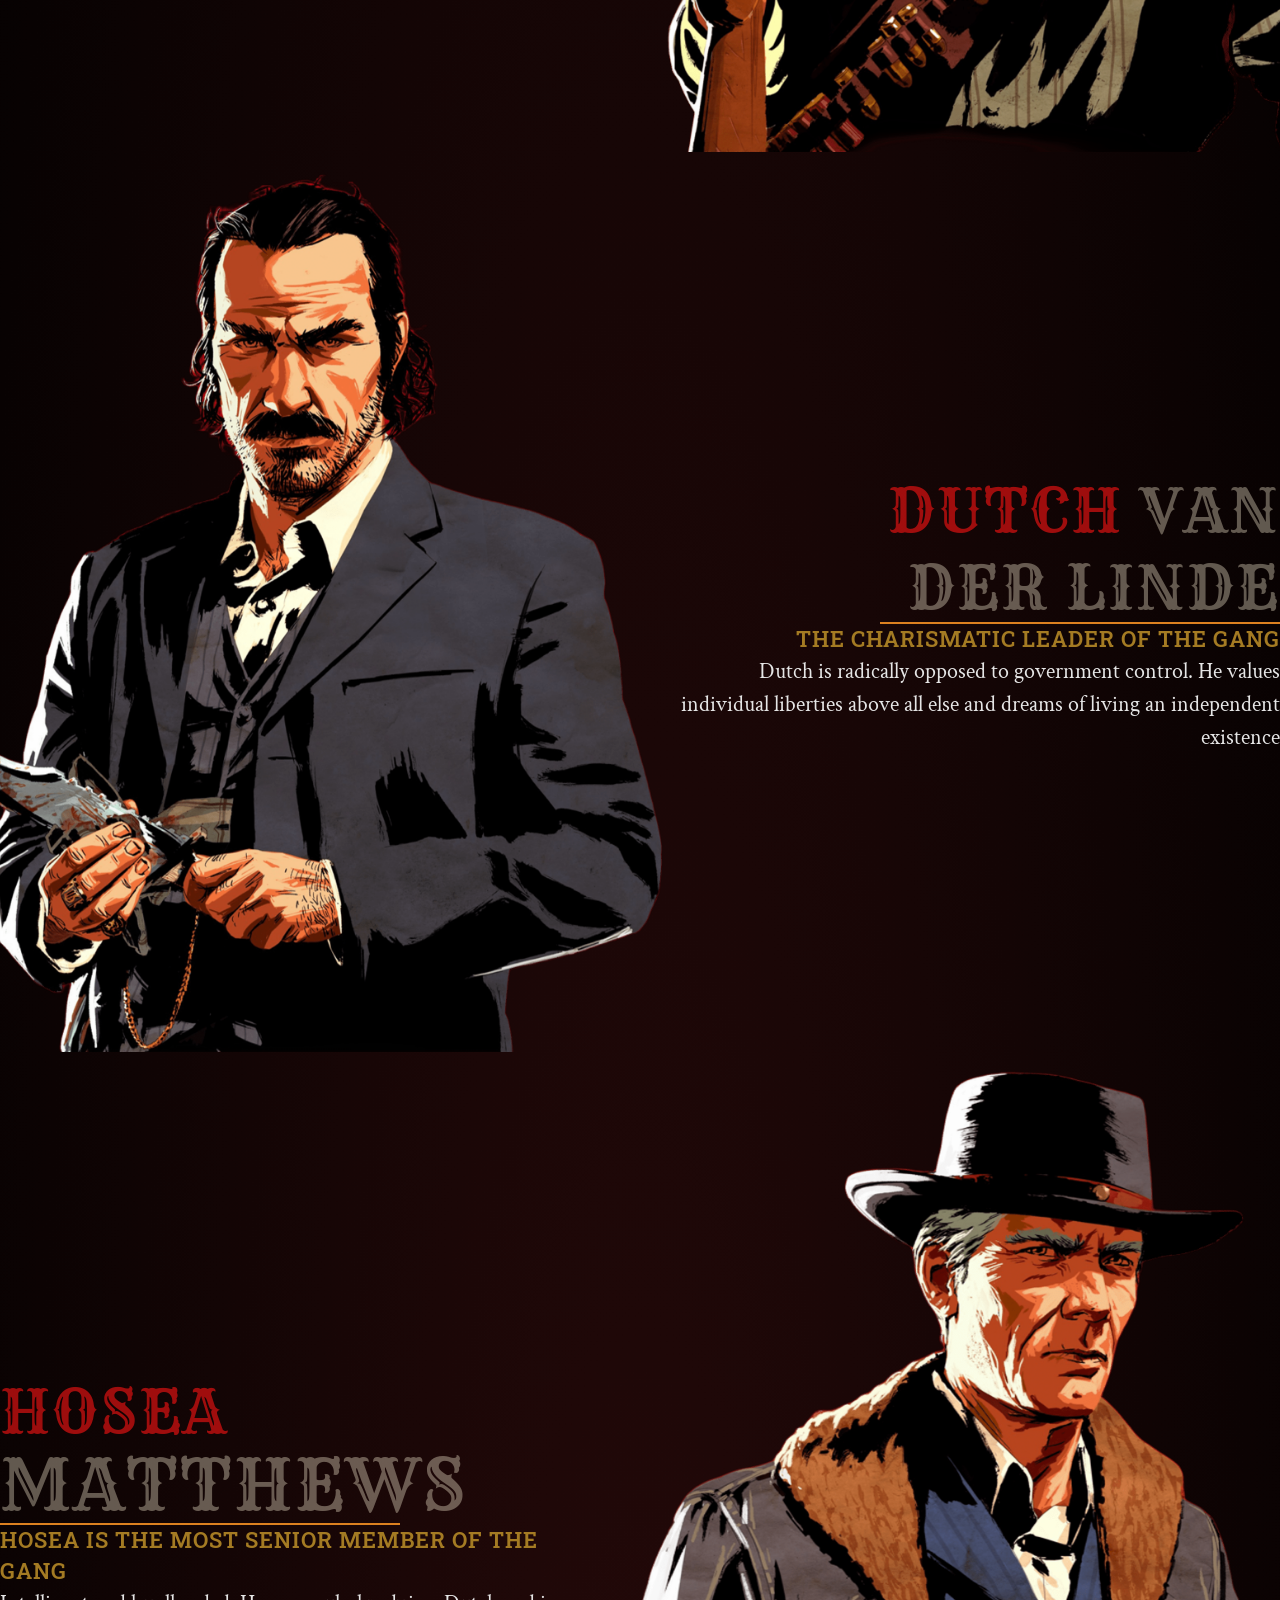
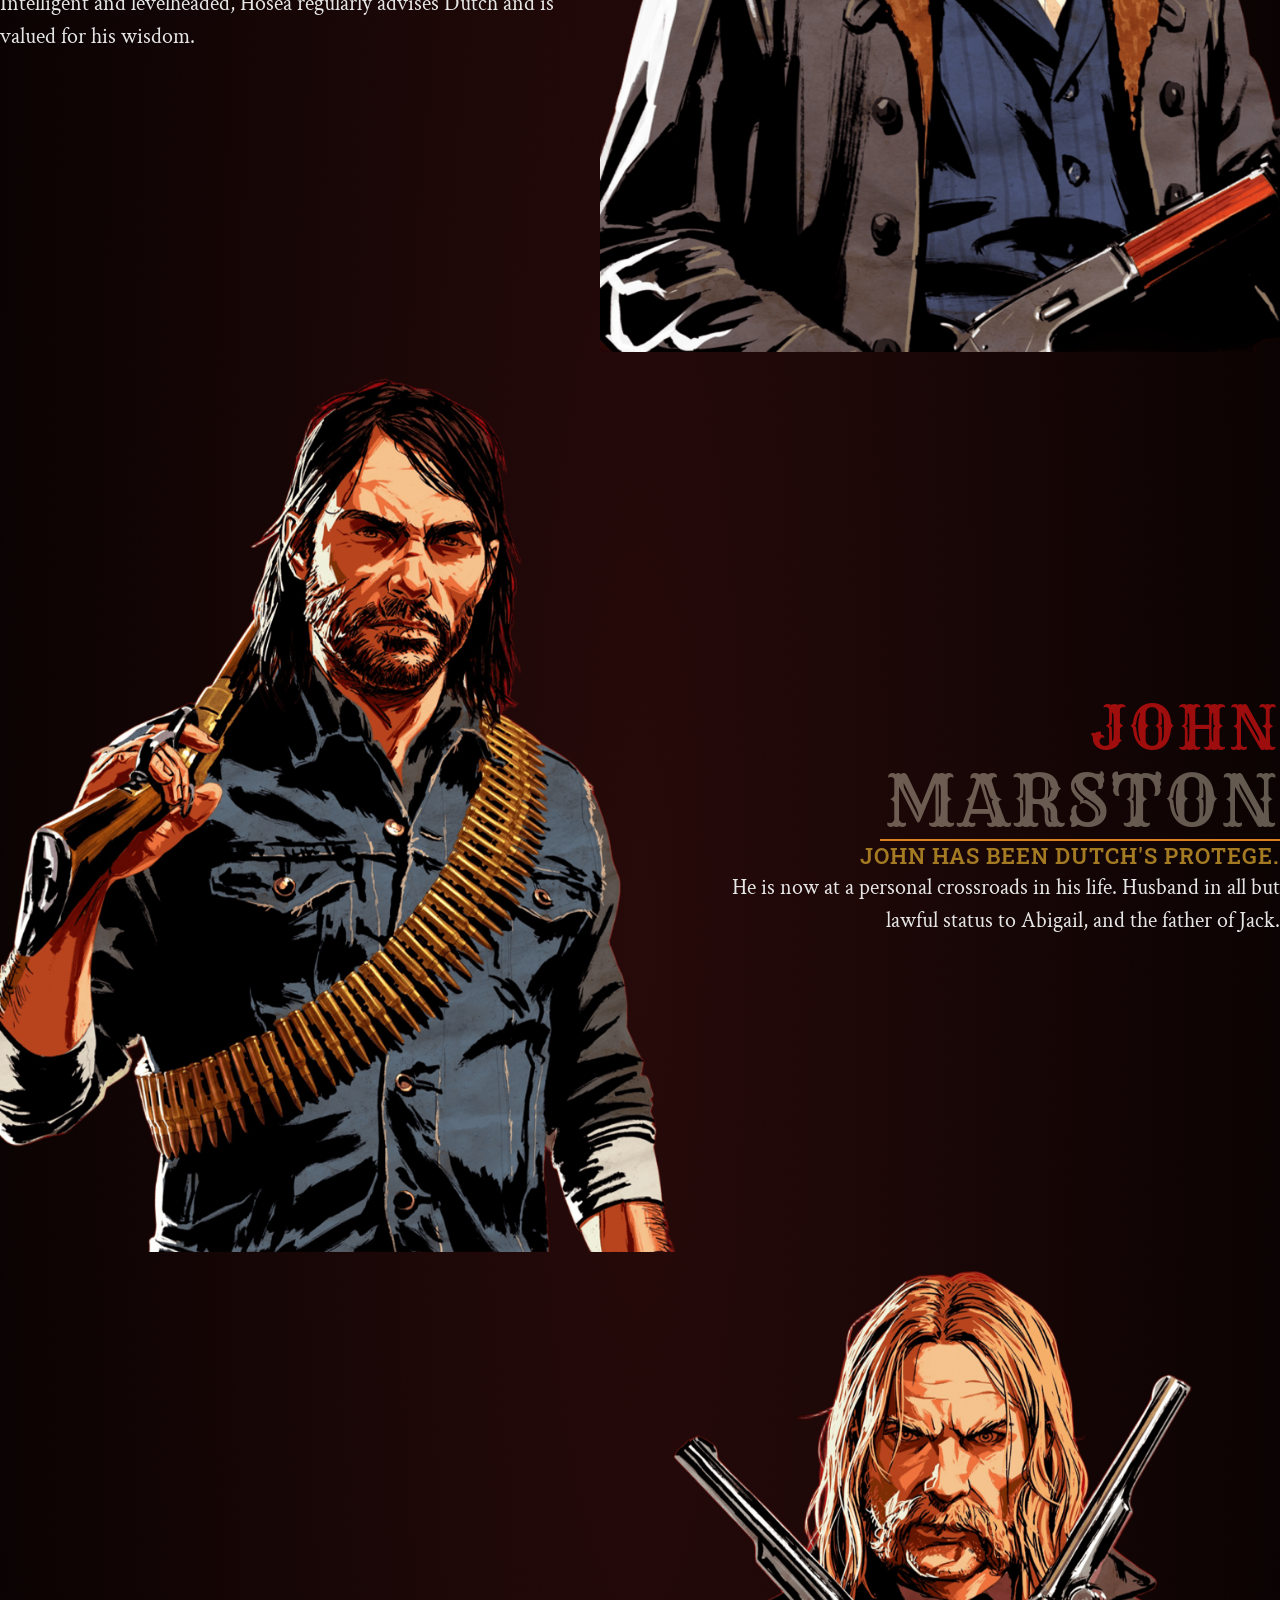
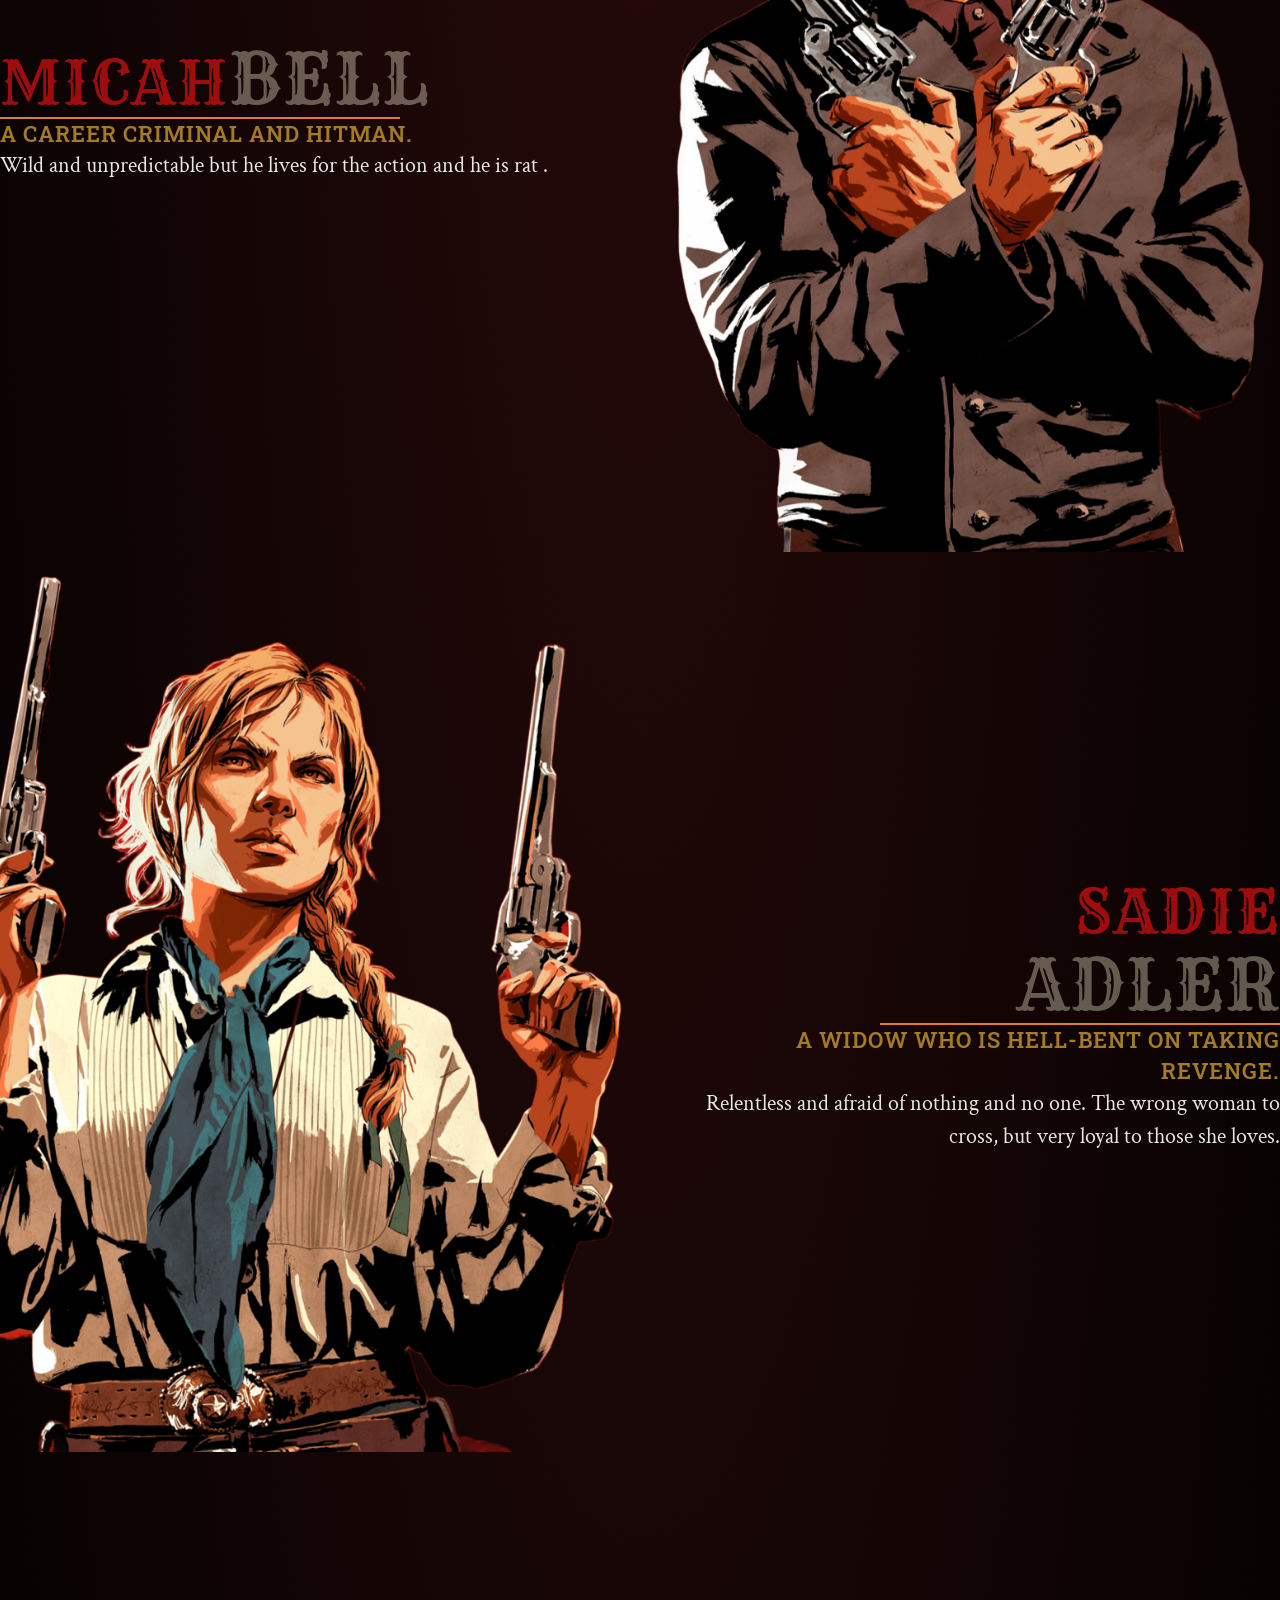
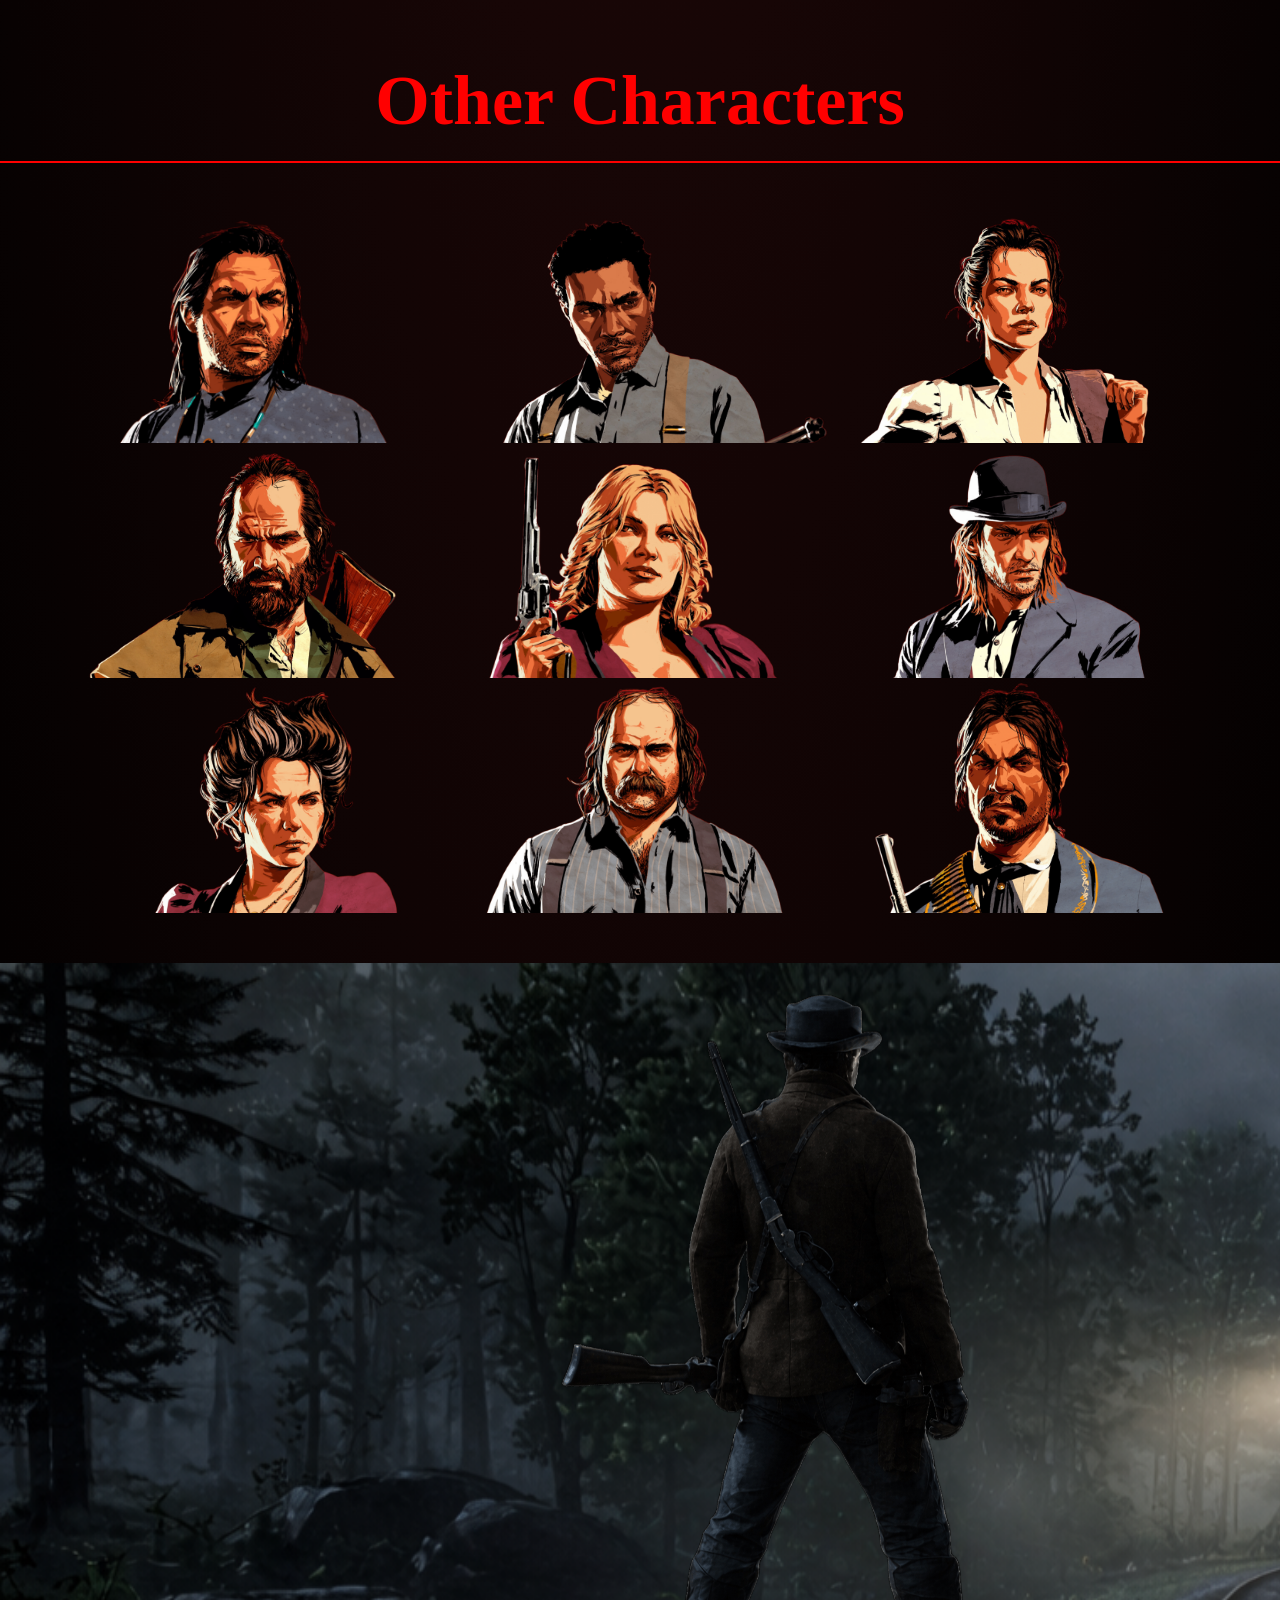
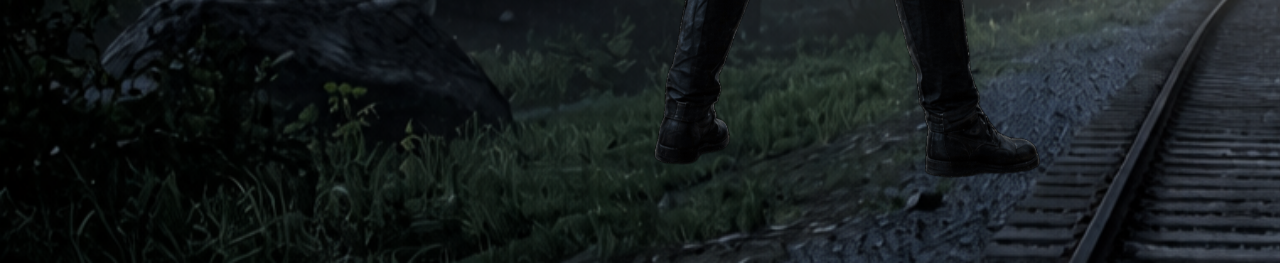
==== commit d5fd2092: "add arthur morgan moving with train and change title" ====
--- a/index.html
+++ b/index.html
@@ -3,7 +3,8 @@
 <head>
     <meta charset="UTF-8">
     <meta name="viewport" content="width=device-width, initial-scale=1.0">
-    <title>Document</title>
+    <title>Red Dead Redemption 2 </title>
+    <link rel="icon" href="Images/two.jpg">
     <link rel="stylesheet" href="Styles/index.css">
 </head>
 <body>
@@ -137,6 +138,14 @@
         <div class="smallbox"><img src="removed/rdr2_susan.png" alt="" class="smallimg"><div class="smallname">Susan Grimshaw</div></div> 
         <div class="smallbox"><img src="removed/rdr2_pearson.png" alt="" class="smallimg"><div class="smallname">Pearson</div></div>
         <div class="smallbox"><img src="removed/rdr2_javier.png" alt="" class="smallimg"><div class="smallname">Javier Escuella</div></div>
+    </div>    
+    <div class="container-main">
+    <div class="image-background">
+        <img src="Images/Misty night at the railway tracks.png" alt="" id="image-train" >
+    </div>
+    <div class="image-main">      
+        <img src="Images/idk.png" alt="" id="image-arthur">
+    </div>
     </div>
 </body>
 </html>
--- a/Styles/index.css
+++ b/Styles/index.css
@@ -315,4 +315,53 @@
 }
 .smallbox:hover .smallname {
      transform: translateY(-70px) scale(1); 
-}+}
+        .container-main {
+            display: flex;
+            position: relative;
+            width: 100%;
+            height: 100vh;
+            overflow: hidden;
+        }
+        .image-background {
+            height: 100vh;
+            position: sticky;
+            z-index: 1;
+            top: 0;
+        }
+        .image-main {
+            z-index: 200;
+            position: sticky;
+            width: 800px;
+            height: 100vh; 
+            left: 500px;
+            top: 0; 
+            overflow: hidden;     
+        }
+        #image-train {
+            position: absolute;
+            left: 0;
+            height: 100vh;
+            animation-name: movingleft;
+            animation-duration: 40s ;
+            animation-iteration-count: infinite;
+            animation-timing-function: linear;
+
+        }
+        @keyframes movingleft {
+            0% {
+                transform: translateX(-90px);
+            }
+            50% {
+                transform: translateX(-380px);
+            }
+            100% {
+                transform: translateX(-90px);
+            }
+        }
+        .space-empty {
+            height: 100vh;
+        }
+        #image-arthur {
+            width: 600px;
+        }
